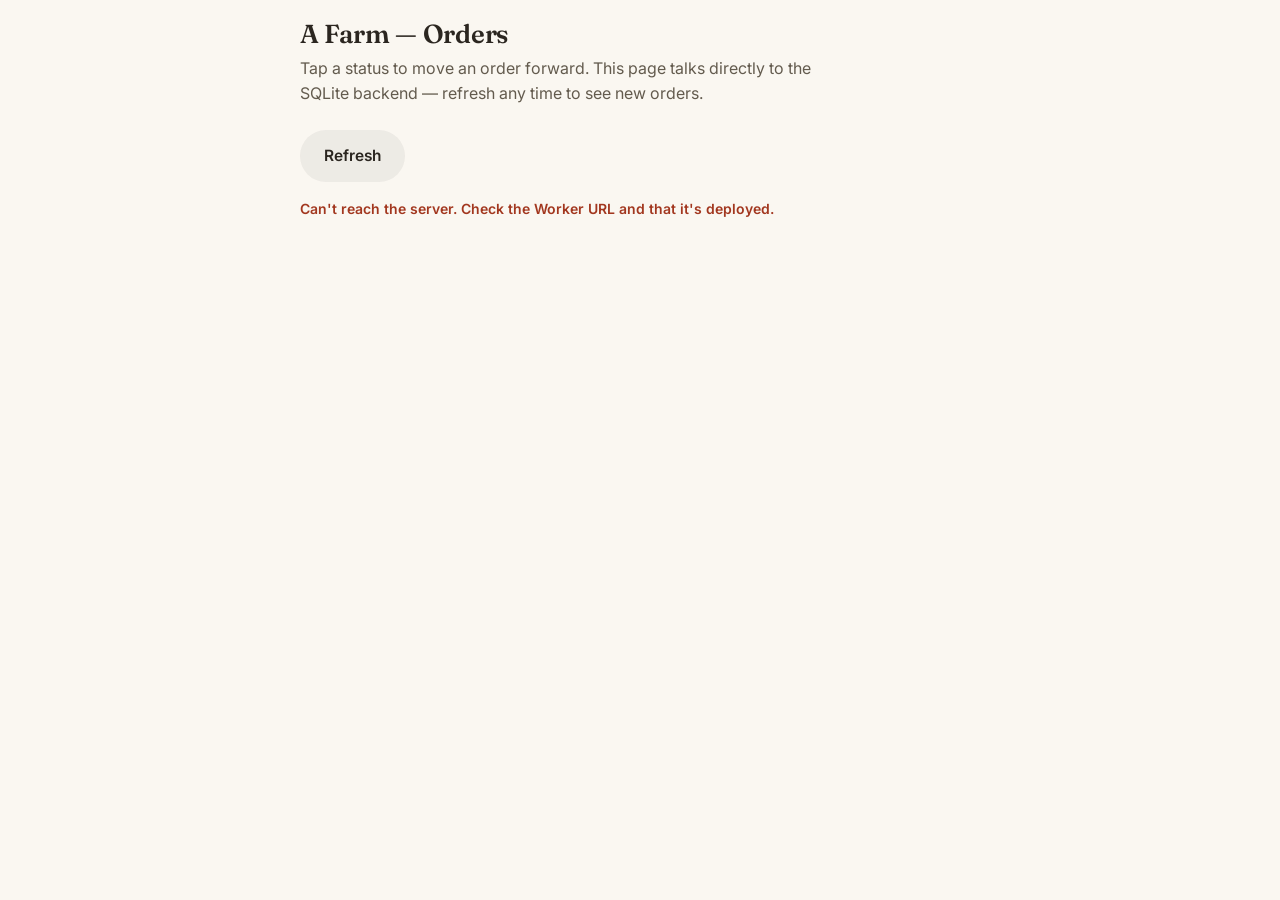
==== admin.html @ ebf76e8f "Add files via upload" ====
<!DOCTYPE html>
<html lang="en">
<head>
<meta charset="UTF-8">
<meta name="viewport" content="width=device-width, initial-scale=1, maximum-scale=1">
<title>A Farm — Orders</title>
<link rel="stylesheet" href="styles.css">
<style>
  /* Small admin-only additions — kept separate from the main site's styles.css on purpose. */
  body{ padding-top:20px; padding-bottom:40px; max-width:720px; margin:0 auto; }
  .admin-header{ padding:0 20px 12px; }
  .admin-header h1{ font-size:26px; }
  .admin-refresh{ margin:0 20px 16px; }
  .order-card{
    margin:0 20px 14px; padding:16px; border:1px solid var(--line);
    border-radius:var(--radius-md); background:var(--card); box-shadow:var(--shadow-sm);
  }
  .order-card-top{ display:flex; justify-content:space-between; align-items:baseline; gap:10px; }
  .order-id{ font-family:'Fraunces',serif; font-weight:700; font-size:18px; }
  .order-total{ font-weight:700; }
  .order-meta{ font-size:12.5px; color:var(--ink-soft); margin:2px 0 8px; }
  .order-items{ font-size:14px; margin-bottom:10px; }
  .status-row{ display:flex; gap:6px; flex-wrap:wrap; }
  .status-chip{
    padding:8px 12px; border-radius:999px; border:1px solid var(--line);
    background:var(--linen); font-size:12.5px; font-weight:600; cursor:pointer; color:var(--ink-soft);
  }
  .status-chip.current{ background:var(--ink); color:#fff; border-color:var(--ink); }
  .empty-note{ padding:0 20px; }
  #connError{ margin:0 20px 16px; color:var(--brick-dark); font-weight:600; font-size:14px; display:none; }
</style>
</head>
<body>
  <div class="admin-header">
    <h1>A Farm — Orders</h1>
    <p class="view-sub">Tap a status to move an order forward. This page talks directly to the SQLite backend — refresh any time to see new orders.</p>
  </div>
  <button class="btn btn-ghost admin-refresh" id="refreshBtn">Refresh</button>
  <p id="connError">Can't reach the server. Check the Worker URL in this page's script and that it's deployed.</p>
  <div id="ordersList"></div>
  <p class="empty-note" id="emptyNote" hidden>No orders yet.</p>

<script>
const STATUS_PIPELINE = ["Order Received", "Preparing", "Ready", "Completed"];

/* Paste your deployed Worker URL here (same as app.js's API_BASE). */
const API_BASE = "PASTE_YOUR_WORKER_URL_HERE";
function apiUrl(path){
  return (API_BASE && !API_BASE.startsWith("PASTE_")) ? API_BASE + path : path;
}

function getAdminToken(){
  let token = localStorage.getItem("afarm_admin_token");
  if(!token){
    token = prompt("Enter the farm admin token:") || "";
    if(token) localStorage.setItem("afarm_admin_token", token);
  }
  return token;
}

function money(n){ return "$" + Number(n).toFixed(2); }

async function loadOrders(){
  const list = document.getElementById("ordersList");
  const emptyNote = document.getElementById("emptyNote");
  const connError = document.getElementById("connError");
  try{
    const res = await fetch(apiUrl("/api/orders"), {
      headers: { "Authorization": "Bearer " + getAdminToken() }
    });
    if(res.status === 401){
      localStorage.removeItem("afarm_admin_token");
      connError.textContent = "Wrong admin token — refresh to try again.";
      connError.style.display = "block";
      return;
    }
    if(!res.ok) throw new Error("bad response");
    const orders = await res.json();
    connError.style.display = "none";
    list.innerHTML = "";
    emptyNote.hidden = orders.length > 0;
    orders.forEach(o => list.appendChild(buildOrderCard(o)));
  }catch(e){
    connError.textContent = "Can't reach the server. Check the Worker URL and that it's deployed.";
    connError.style.display = "block";
  }
}

function buildOrderCard(o){
  const card = document.createElement("div");
  card.className = "order-card";

  const top = document.createElement("div");
  top.className = "order-card-top";
  top.innerHTML = '<span class="order-id">Order #' + o.id + '</span><span class="order-total">' + money(o.total) + '</span>';
  card.appendChild(top);

  const meta = document.createElement("div");
  meta.className = "order-meta";
  const who = o.customer_name ? o.customer_name + (o.customer_phone ? " · " + o.customer_phone : "") : "Anonymous customer";
  const when = new Date(o.created_at).toLocaleString();
  meta.textContent = who + " · " + when + " · +" + o.points_earned + " pts";
  card.appendChild(meta);

  const items = document.createElement("div");
  items.className = "order-items";
  items.textContent = o.items_summary;
  card.appendChild(items);

  const statusRow = document.createElement("div");
  statusRow.className = "status-row";
  STATUS_PIPELINE.forEach(s => {
    const chip = document.createElement("button");
    chip.className = "status-chip" + (o.status === s ? " current" : "");
    chip.textContent = s;
    chip.addEventListener("click", () => updateStatus(o.id, s));
    statusRow.appendChild(chip);
  });
  card.appendChild(statusRow);

  return card;
}

async function updateStatus(id, status){
  try{
    const res = await fetch(apiUrl("/api/orders/" + id), {
      method: "PATCH",
      headers: { "Content-Type": "application/json", "Authorization": "Bearer " + getAdminToken() },
      body: JSON.stringify({ status })
    });
    if(!res.ok) throw new Error("failed");
    loadOrders();
  }catch(e){
    alert("Could not update order status — check the server connection and admin token.");
  }
}

document.getElementById("refreshBtn").addEventListener("click", loadOrders);
loadOrders();
</script>
</body>
</html>
---- styles.css ----
/* ==========================================================================
   A FARM — DIGITAL MENU
   Palette: linen bg, brick-tomato accent, muted leaf green, harvest gold
   Type: Fraunces (display) / Inter (body)
   ========================================================================== */

@import url('https://fonts.googleapis.com/css2?family=Fraunces:opsz,wght@9..144,400;9..144,500;9..144,600;9..144,700&family=Inter:wght@400;500;600;700&display=swap');

:root{
  --ink:        #2B2620;
  --ink-soft:   #635B4E;
  --linen:      #FAF7F1;
  --linen-dim:  #F1ECE1;
  --card:       #FFFFFF;
  --card-glass: rgba(255,255,255,0.66);
  --line:       rgba(43,38,32,0.10);
  --brick:      #C1442E;
  --brick-dark: #A2371F;
  --leaf:       #4B6A46;
  --leaf-dim:   #DDE6DA;
  --gold:       #E2A63B;
  --gold-dim:   #FBEBCB;
  --radius-lg:  22px;
  --radius-md:  16px;
  --radius-sm:  10px;
  --shadow-sm:  0 2px 10px rgba(43,38,32,0.06);
  --shadow-md:  0 10px 30px rgba(43,38,32,0.10);
  --shadow-lg:  0 20px 60px rgba(43,38,32,0.18);
  --header-h:   116px;
  --tabbar-h:   72px;
}

*{box-sizing:border-box;}
html{-webkit-text-size-adjust:100%;}
body{
  margin:0;
  font-family:'Inter',system-ui,-apple-system,sans-serif;
  background:var(--linen);
  color:var(--ink);
  -webkit-font-smoothing:antialiased;
  padding-bottom:calc(var(--tabbar-h) + 12px);
  overflow-x:hidden;
}
h1,h2,h3{
  font-family:'Fraunces',Georgia,serif;
  font-weight:600;
  line-height:1.08;
  margin:0 0 8px;
  letter-spacing:-0.01em;
}
p{margin:0 0 12px; color:var(--ink-soft); line-height:1.55;}
a{color:inherit; text-decoration:none;}
ul{margin:0; padding:0; list-style:none;}
button{font-family:inherit;}
img,video{max-width:100%; display:block;}

:focus-visible{
  outline:3px solid var(--brick);
  outline-offset:2px;
  border-radius:6px;
}

.eyebrow{
  font-size:12.5px;
  font-weight:600;
  letter-spacing:0.09em;
  text-transform:uppercase;
  color:var(--brick);
  margin:0 0 8px;
}
.eyebrow-light{color:var(--gold);}

/* ---------------- Buttons ---------------- */
.btn{
  display:inline-flex;
  align-items:center;
  justify-content:center;
  gap:8px;
  min-height:52px;
  padding:0 24px;
  border-radius:999px;
  font-size:15.5px;
  font-weight:600;
  border:none;
  cursor:pointer;
  transition:transform .15s ease, box-shadow .15s ease, background .15s ease;
  white-space:nowrap;
}
.btn:active{transform:scale(0.97);}
.btn-primary{background:var(--brick); color:#fff; box-shadow:0 8px 20px rgba(193,68,46,0.30);}
.btn-primary:hover{background:var(--brick-dark);}
.btn-primary:disabled{background:#CDBFAF; box-shadow:none; cursor:not-allowed;}
.btn-ghost{background:rgba(43,38,32,0.06); color:var(--ink);}
.btn-ghost:hover{background:rgba(43,38,32,0.10);}
.btn-block{width:100%;}
.btn-sm{min-height:38px; padding:0 16px; font-size:13.5px;}

.icon-btn{
  width:44px; height:44px;
  display:flex; align-items:center; justify-content:center;
  background:transparent; border:none; border-radius:999px;
  color:var(--ink); cursor:pointer; flex-shrink:0;
}
.icon-btn:hover{background:rgba(43,38,32,0.06);}
.icon-btn svg{width:22px; height:22px;}

/* ---------------- Header ---------------- */
.site-header{
  position:fixed; top:0; left:0; right:0; z-index:40;
  background:rgba(250,247,241,0.90);
  backdrop-filter:blur(14px);
  -webkit-backdrop-filter:blur(14px);
  border-bottom:1px solid var(--line);
  padding:8px 12px 12px;
}
.header-row{display:flex; align-items:center; justify-content:space-between;}
.wordmark{
  font-family:'Fraunces',serif;
  font-size:22px;
  font-weight:700;
  letter-spacing:-0.01em;
}
.cart-btn{position:relative;}
.cart-count{
  position:absolute; top:2px; right:2px;
  background:var(--brick); color:#fff;
  font-size:10.5px; font-weight:700;
  min-width:17px; height:17px; border-radius:999px;
  display:flex; align-items:center; justify-content:center;
  padding:0 3px;
}
.search-row{
  position:relative;
  margin-top:8px;
}
.search-icon{
  position:absolute; left:14px; top:50%; transform:translateY(-50%);
  width:18px; height:18px; color:var(--ink-soft); pointer-events:none;
}
#searchInput{
  width:100%;
  height:46px;
  border-radius:999px;
  border:1px solid var(--line);
  background:var(--card);
  padding:0 16px 0 42px;
  font-size:15px;
  color:var(--ink);
}
#searchInput:focus{outline:2px solid var(--brick); outline-offset:0;}
#searchInput::placeholder{color:#A79E8F;}

body{padding-top:var(--header-h);}

/* ---------------- Nav Drawer ---------------- */
.nav-scrim,.modal-scrim{
  position:fixed; inset:0; background:rgba(43,38,32,0.42);
  opacity:0; pointer-events:none; transition:opacity .25s ease; z-index:50;
}
.nav-scrim.open,.modal-scrim.open{opacity:1; pointer-events:auto;}
.nav-drawer{
  position:fixed; top:0; left:0; bottom:0; width:82%; max-width:320px;
  background:var(--card); z-index:60;
  transform:translateX(-105%); transition:transform .3s ease;
  padding:16px; overflow-y:auto;
  box-shadow:var(--shadow-lg);
}
.nav-drawer.open{transform:translateX(0);}
.nav-drawer-head{display:flex; align-items:center; justify-content:space-between; padding:8px 4px 20px;}
.nav-links li a{
  display:block; padding:16px 12px;
  font-family:'Fraunces',serif; font-size:20px; font-weight:500;
  border-bottom:1px solid var(--line);
}
.nav-links li a:hover{color:var(--brick);}

/* ---------------- Views ---------------- */
.view{display:none; padding:0 0 40px;}
.view.active{display:block; animation:fadeUp .35s ease;}
@keyframes fadeUp{from{opacity:0; transform:translateY(8px);} to{opacity:1; transform:translateY(0);}}
.view-header{padding:24px 20px 8px;}
.view-header h1{font-size:30px;}
.view-sub{max-width:520px;}
.section-title{padding:0 20px; font-size:22px; margin-top:8px;}

/* ---------------- Hero ---------------- */
.hero{
  position:relative;
  height:min(78vh, 620px);
  min-height:420px;
  overflow:hidden;
  display:flex; align-items:flex-end;
}
.hero-media{
  position:absolute; inset:0; width:100%; height:100%; object-fit:cover; z-index:0;
}
.hero-fallback{
  position:absolute; inset:0; z-index:0;
  background:
    radial-gradient(120% 90% at 15% 0%, #EFD9A8 0%, transparent 55%),
    radial-gradient(120% 90% at 85% 100%, #C9DAC0 0%, transparent 55%),
    linear-gradient(160deg, #5E7A54 0%, #3F5A3A 55%, #2C4128 100%);
}
.hero-fallback-pattern{
  position:absolute; inset:0;
  background-image: repeating-linear-gradient(115deg, rgba(255,255,255,0.05) 0 2px, transparent 2px 26px);
}
.hero-overlay{
  position:absolute; inset:0; z-index:1;
  background:linear-gradient(180deg, rgba(30,26,20,0.05) 0%, rgba(20,17,13,0.72) 88%);
}
.hero-content{position:relative; z-index:2; padding:0 20px 34px; color:#fff;}
.hero-content .eyebrow{color:var(--gold);}
.hero-content h1{
  font-size:clamp(42px,12vw,68px);
  color:#fff;
  margin-bottom:10px;
}
.hero-sub{color:rgba(255,255,255,0.86); max-width:420px; font-size:16px;}
.hero-actions{display:flex; flex-wrap:wrap; gap:10px; margin-top:16px;}

.intro-strip{
  padding:22px 20px;
  border-bottom:1px solid var(--line);
}
.intro-strip p{margin:0; font-size:15px; max-width:640px;}

/* ---------------- Rails ---------------- */
.rail-section{padding:26px 0 6px;}
.rail-head{display:flex; align-items:baseline; justify-content:space-between; padding:0 20px 12px;}
.rail-head h2{font-size:22px;}
.rail-link{font-size:13.5px; font-weight:600; color:var(--brick);}
.rail{
  display:flex; gap:14px; overflow-x:auto; padding:2px 20px 14px;
  scroll-snap-type:x proximity;
  -webkit-overflow-scrolling:touch;
}
.rail::-webkit-scrollbar{display:none;}
.rail{scrollbar-width:none;}
.rail .product-card{min-width:168px; scroll-snap-align:start;}
.rail-light .product-card{background:rgba(255,255,255,0.92);}

/* ---------------- Seasonal band ---------------- */
.seasonal-band{
  margin:30px 0;
  background:linear-gradient(165deg, #3E5A38, #2A4025);
  color:#fff;
}
.seasonal-band-inner{padding:32px 0 26px;}
.seasonal-band-inner .eyebrow-light{padding:0 20px;}
.seasonal-band-inner h2{padding:0 20px; color:#fff; font-size:26px;}
.seasonal-copy{padding:0 20px; color:rgba(255,255,255,0.78); max-width:520px; font-size:14.5px;}

/* ---------------- Basket feature (home) ---------------- */
.basket-feature{padding:10px 20px 30px;}
.basket-feature-card{
  background:var(--gold-dim);
  border-radius:var(--radius-lg);
  padding:28px 22px;
  display:flex; align-items:center; gap:18px;
  overflow:hidden;
  position:relative;
}
.basket-feature-text{flex:1;}
.basket-feature-text h2{font-size:26px;}
.basket-icon-lg{width:96px; height:auto; color:var(--gold); flex-shrink:0;}

/* ---------------- Category grid ---------------- */
.category-grid-section{padding:6px 20px 30px;}
.category-grid-section h2{font-size:22px; margin-bottom:14px;}
.category-grid{
  display:grid;
  grid-template-columns:repeat(2,1fr);
  gap:12px;
}
.category-tile{
  background:var(--card);
  border:1px solid var(--line);
  border-radius:var(--radius-md);
  padding:18px 14px;
  cursor:pointer;
  transition:box-shadow .15s ease, transform .15s ease;
  text-align:left;
}
.category-tile:hover{box-shadow:var(--shadow-sm); transform:translateY(-2px);}
.category-tile .cat-emoji{font-size:26px; display:block; margin-bottom:8px;}
.category-tile .cat-name{font-weight:600; font-size:14.5px;}
.category-tile .cat-count{font-size:12.5px; color:var(--ink-soft);}

/* ---------------- About teaser ---------------- */
.about-teaser{padding:10px 20px 36px;}
.about-teaser h2{font-size:22px;}
.about-teaser p{max-width:600px;}
.link-more{font-weight:600; color:var(--brick); font-size:14.5px;}

/* ---------------- Filters ---------------- */
.filter-row{
  display:flex; gap:8px; overflow-x:auto; padding:10px 20px 16px;
  -webkit-overflow-scrolling:touch;
}
.filter-row::-webkit-scrollbar{display:none;}
.filter-chip{
  flex-shrink:0;
  padding:10px 18px;
  border-radius:999px;
  border:1px solid var(--line);
  background:var(--card);
  font-size:14px; font-weight:600;
  color:var(--ink-soft);
  cursor:pointer;
}
.filter-chip.active{background:var(--ink); color:#fff; border-color:var(--ink);}
.results-info{padding:0 20px 10px; font-size:13.5px; color:var(--ink-soft);}

/* ---------------- Product grid & cards ---------------- */
.category-block{padding:18px 0 4px;}
.category-block-title{
  padding:0 20px 12px;
  font-size:20px;
}
.product-grid{
  display:grid;
  grid-template-columns:repeat(2,1fr);
  gap:14px;
  padding:0 20px 8px;
}
.product-card{
  background:var(--card-glass);
  backdrop-filter:blur(6px);
  border:1px solid var(--line);
  border-radius:var(--radius-md);
  overflow:hidden;
  box-shadow:var(--shadow-sm);
  display:flex; flex-direction:column;
  cursor:pointer;
  transition:transform .15s ease, box-shadow .15s ease;
}
.product-card:hover{transform:translateY(-3px); box-shadow:var(--shadow-md);}
.product-media{
  aspect-ratio:1/1;
  background:linear-gradient(150deg,#EFE9DB,#E3DCC9);
  display:flex; align-items:center; justify-content:center;
  position:relative;
  color:#A79A80;
}
.product-media img,.product-media video{width:100%; height:100%; object-fit:cover;}
.product-media .media-placeholder{
  font-size:11.5px; font-weight:600; letter-spacing:0.04em; text-transform:uppercase;
  color:#9C8F76; text-align:center; padding:0 10px;
}
.unavailable-badge{
  position:absolute; top:8px; left:8px;
  background:rgba(43,38,32,0.82); color:#fff;
  font-size:10.5px; font-weight:700; letter-spacing:0.03em;
  padding:4px 8px; border-radius:999px; text-transform:uppercase;
}
.product-info{padding:12px 12px 14px; display:flex; flex-direction:column; gap:4px; flex:1;}
.product-cat{font-size:11px; font-weight:600; color:var(--ink-soft); text-transform:uppercase; letter-spacing:0.04em;}
.product-name{font-family:'Fraunces',serif; font-size:16.5px; font-weight:600; line-height:1.18;}
.product-price{font-size:14px; font-weight:700; color:var(--brick); margin-top:2px;}
.product-price .unit{font-weight:500; color:var(--ink-soft); font-size:12.5px;}
.product-price.tbd{color:var(--ink-soft); font-weight:600; font-size:12.5px;}
.product-add{
  margin-top:8px;
  height:38px;
  border-radius:999px;
  border:none;
  background:var(--ink);
  color:#fff;
  font-size:13px;
  font-weight:600;
  cursor:pointer;
}
.product-add:hover{background:var(--brick);}
.product-add:disabled{background:#D8D0C0; color:#8A806C; cursor:not-allowed;}

/* ---------------- Detail sheet ---------------- */
.detail-sheet{
  position:fixed; left:0; right:0; bottom:0; z-index:70;
  background:var(--linen);
  border-radius:24px 24px 0 0;
  max-height:92vh;
  transform:translateY(110%);
  transition:transform .32s cubic-bezier(.2,.8,.2,1);
  overflow-y:auto;
  box-shadow:var(--shadow-lg);
}
.detail-sheet.open{transform:translateY(0);}
.detail-close{
  position:sticky; top:10px; left:10px; z-index:2;
  background:rgba(255,255,255,0.9);
  box-shadow:var(--shadow-sm);
}
.detail-media{
  margin-top:-44px;
  aspect-ratio:1/1;
  background:linear-gradient(150deg,#EFE9DB,#E3DCC9);
  display:flex; align-items:center; justify-content:center;
  color:#9C8F76; font-weight:600; font-size:13px; text-transform:uppercase; letter-spacing:0.04em;
}
.detail-media img,.detail-media video{width:100%; height:100%; object-fit:cover;}
.detail-body{padding:20px 20px 32px;}
.detail-category{font-size:12px; font-weight:700; text-transform:uppercase; letter-spacing:0.05em; color:var(--brick);}
.detail-body h2{font-size:28px; margin-top:4px;}
.detail-price{font-size:19px; font-weight:700; color:var(--ink);}
.detail-availability{font-size:13.5px; font-weight:600;}
.detail-body .btn{margin-top:16px;}

/* ---------------- Cart drawer ---------------- */
.cart-drawer{
  position:fixed; top:0; right:0; bottom:0; width:92%; max-width:400px;
  background:var(--linen); z-index:70;
  transform:translateX(105%); transition:transform .3s ease;
  display:flex; flex-direction:column;
  box-shadow:var(--shadow-lg);
}
.cart-drawer.open{transform:translateX(0);}
.cart-drawer-head{
  display:flex; align-items:center; justify-content:space-between;
  padding:16px 16px 12px; border-bottom:1px solid var(--line);
}
.cart-drawer-body{flex:1; overflow-y:auto; padding:8px 16px;}
.cart-drawer-foot{padding:14px 16px 20px; border-top:1px solid var(--line); background:var(--linen);}

.cart-line{
  display:flex; gap:12px; align-items:center;
  padding:14px 0; border-bottom:1px solid var(--line);
}
.cart-line-media{
  width:60px; height:60px; border-radius:var(--radius-sm); flex-shrink:0;
  background:linear-gradient(150deg,#EFE9DB,#E3DCC9);
  display:flex; align-items:center; justify-content:center; overflow:hidden;
}
.cart-line-media img{width:100%; height:100%; object-fit:cover;}
.cart-line-info{flex:1; min-width:0;}
.cart-line-name{font-weight:600; font-size:14.5px;}
.cart-line-price{font-size:13px; color:var(--ink-soft);}
.qty-stepper{display:flex; align-items:center; gap:8px;}
.qty-btn{
  width:30px; height:30px; border-radius:999px; border:1px solid var(--line);
  background:#fff; font-size:16px; font-weight:700; cursor:pointer; color:var(--ink);
  display:flex; align-items:center; justify-content:center;
}
.qty-val{min-width:20px; text-align:center; font-weight:600; font-size:14px;}
.remove-line{
  background:none; border:none; color:var(--ink-soft); font-size:12.5px; font-weight:600;
  cursor:pointer; text-decoration:underline; padding:0; margin-top:4px;
}

.cart-summary{padding:16px 20px 8px;}
.cart-summary-row{display:flex; align-items:center; justify-content:space-between; font-size:16px; padding:6px 0;}
.cart-summary-row strong{font-size:20px;}
.cart-note{font-size:12.5px;}
.cart-summary-actions{display:flex; gap:10px; margin-top:8px;}
.cart-summary-actions .btn{flex:1;}

.empty-note{padding:8px 20px 20px; color:var(--ink-soft);}
.empty-note a{color:var(--brick); font-weight:600; text-decoration:underline;}

/* ---------------- Basket page ---------------- */
.basket-panel{
  margin:6px 20px 20px;
  background:var(--card);
  border:1px solid var(--line);
  border-radius:var(--radius-lg);
  padding:22px 20px;
  box-shadow:var(--shadow-sm);
}
.basket-price-badge{
  display:inline-flex; align-items:baseline; gap:6px;
  background:var(--gold-dim); color:var(--brick-dark);
  font-family:'Fraunces',serif; font-weight:700; font-size:24px;
  padding:8px 16px; border-radius:999px; margin-bottom:12px;
}
.basket-price-badge span{font-size:12px; font-weight:600; color:var(--ink-soft); font-family:'Inter',sans-serif;}

.basket-price-label{font-size:13px; font-weight:700; text-transform:uppercase; letter-spacing:0.04em; color:var(--ink-soft); margin-bottom:8px;}
.basket-price-picker{display:flex; align-items:center; gap:14px; margin-bottom:10px;}
.qty-btn-lg{width:44px; height:44px; font-size:20px;}
.basket-price-input-wrap{
  display:flex; align-items:center; gap:2px;
  background:var(--gold-dim); border-radius:var(--radius-md);
  padding:8px 16px; flex:1; justify-content:center;
}
.basket-price-dollar{font-family:'Fraunces',serif; font-size:26px; font-weight:700; color:var(--brick-dark);}
.basket-price-input{
  font-family:'Fraunces',serif; font-size:26px; font-weight:700; color:var(--brick-dark);
  background:transparent; border:none; width:90px; text-align:center;
}
.basket-price-input:focus{outline:none;}
.basket-capacity-note{font-size:13.5px; font-weight:600; color:var(--leaf);}
.basket-explainer{font-size:14px;}
.basket-meter{
  height:16px; border-radius:999px; background:var(--linen-dim);
  border:1px solid var(--line); overflow:hidden; margin-top:10px;
}
.basket-meter-fill{
  height:100%; width:0%; border-radius:999px;
  background:linear-gradient(90deg, var(--leaf), var(--gold));
  transition:width .3s ease;
}
.basket-meter-labels{display:flex; justify-content:space-between; font-size:12.5px; font-weight:600; color:var(--ink-soft); margin-top:6px;}
.basket-full-msg{
  margin-top:10px; background:#FBE4DC; color:var(--brick-dark);
  font-size:13.5px; font-weight:600; padding:10px 12px; border-radius:var(--radius-sm);
}
.basket-contents{margin-top:16px;}
.basket-line{
  display:flex; align-items:center; justify-content:space-between; gap:10px;
  padding:10px 0; border-bottom:1px solid var(--line);
}
.basket-line-name{font-weight:600; font-size:14.5px;}
.basket-line-space{font-size:12px; color:var(--ink-soft);}
.basket-line-remove{
  background:none; border:none; color:var(--brick); font-size:13px; font-weight:600;
  cursor:pointer;
}
#reviewBasketBtn{margin-top:16px;}

/* ---------------- Order sheet ---------------- */
.order-sheet{
  position:fixed; left:50%; top:50%; z-index:80; width:92%; max-width:440px;
  background:var(--linen); border-radius:var(--radius-lg);
  transform:translate(-50%,-50%) scale(0.92); opacity:0; pointer-events:none;
  transition:transform .25s ease, opacity .25s ease;
  max-height:84vh; overflow-y:auto; padding:22px 20px 24px;
  box-shadow:var(--shadow-lg);
}
.order-sheet.open{transform:translate(-50%,-50%) scale(1); opacity:1; pointer-events:auto;}
.order-sheet-head{display:flex; align-items:center; justify-content:space-between;}
.order-sheet-head h2{font-size:22px; margin:0;}
.order-sub{font-size:13.5px; margin-bottom:12px;}
.order-line{display:flex; justify-content:space-between; padding:8px 0; border-bottom:1px solid var(--line); font-size:14.5px;}
.order-line-name{font-weight:600;}
.order-points-note{font-size:13.5px; font-weight:600; color:var(--leaf); margin-top:10px;}
#submitOrderBtn{margin-top:6px;}
#orderDoneBtn{margin-top:8px;}

/* ---------------- Account view ---------------- */
.account-panel{
  margin:16px 20px;
  background:var(--card);
  border:1px solid var(--line);
  border-radius:var(--radius-lg);
  padding:22px 20px;
  box-shadow:var(--shadow-sm);
}
.account-panel h3{font-size:18px; margin-bottom:10px;}
.optional-tag{font-family:'Inter',sans-serif; font-size:12px; font-weight:600; color:var(--ink-soft);}
.points-badge{display:flex; align-items:baseline; gap:8px;}
.points-num{font-family:'Fraunces',serif; font-size:44px; font-weight:700; color:var(--brick);}
.points-label{font-size:15px; font-weight:600; color:var(--ink-soft);}
.points-explain{font-size:13.5px; margin-top:4px;}
.reward-progress{margin:14px 0 18px;}
.reward-progress-bar{
  height:12px; border-radius:999px; background:var(--linen-dim);
  border:1px solid var(--line); overflow:hidden;
}
.reward-progress-fill{height:100%; background:linear-gradient(90deg, var(--leaf), var(--gold)); border-radius:999px; transition:width .3s ease;}
.reward-progress-label{font-size:12.5px; font-weight:600; color:var(--ink-soft); margin-top:6px;}
.rewards-title{font-size:16px; margin-top:4px;}
.rewards-list{display:flex; flex-direction:column; gap:8px;}
.reward-item{
  display:flex; align-items:center; justify-content:space-between;
  padding:12px 14px; border-radius:var(--radius-sm); border:1px solid var(--line);
  font-size:14px; font-weight:600;
}
.reward-item.unlocked{background:var(--leaf-dim); color:var(--leaf); border-color:transparent;}
.reward-item.locked{color:var(--ink-soft);}
.reward-item .reward-points{font-size:12.5px; font-weight:700; padding:3px 9px; border-radius:999px; background:rgba(43,38,32,0.08);}
.field-label{display:block; font-size:13px; font-weight:600; margin:12px 0 6px;}
.field-input{
  width:100%; height:46px; border-radius:var(--radius-sm); border:1px solid var(--line);
  background:var(--linen); padding:0 14px; font-size:15px; color:var(--ink); font-family:'Inter',sans-serif;
}
.account-info-copy{font-size:13.5px;}
#saveAccountInfoBtn{margin-top:16px;}
.order-history-line{
  padding:12px 0; border-bottom:1px solid var(--line);
  display:flex; justify-content:space-between; align-items:flex-start; gap:10px;
}
.order-history-date{font-size:12.5px; color:var(--ink-soft); font-weight:600;}
.order-history-items{font-size:13.5px; margin-top:2px;}
.order-history-total{font-weight:700; white-space:nowrap;}

.header-right{display:flex; align-items:center; gap:2px;}

/* ---------------- Tab bar ---------------- */
.tab-bar{
  position:fixed; bottom:0; left:0; right:0; z-index:40;
  background:rgba(250,247,241,0.94);
  backdrop-filter:blur(14px); -webkit-backdrop-filter:blur(14px);
  border-top:1px solid var(--line);
  display:flex;
  padding-bottom:env(safe-area-inset-bottom);
  height:var(--tabbar-h);
}
.tab-link{
  flex:1; display:flex; flex-direction:column; align-items:center; justify-content:center;
  gap:3px; font-size:10.5px; font-weight:600; color:var(--ink-soft);
  position:relative;
}
.tab-link svg{width:22px; height:22px;}
.tab-link.active{color:var(--brick);}
.tab-badge{
  position:absolute; top:2px; right:22%;
  background:var(--brick); color:#fff; font-size:9px; font-weight:700;
  min-width:15px; height:15px; border-radius:999px;
  display:flex; align-items:center; justify-content:center;
}

/* ---------------- Toast ---------------- */
.toast{
  position:fixed; left:50%; bottom:calc(var(--tabbar-h) + 18px); z-index:90;
  transform:translate(-50%,20px); opacity:0; pointer-events:none;
  background:var(--ink); color:#fff; font-size:14px; font-weight:600;
  padding:12px 20px; border-radius:999px; box-shadow:var(--shadow-md);
  transition:transform .25s ease, opacity .25s ease;
  white-space:nowrap;
}
.toast.show{transform:translate(-50%,0); opacity:1;}

/* ---------------- Responsive: tablet / desktop ---------------- */
@media (min-width:640px){
  .product-grid,.category-grid{grid-template-columns:repeat(3,1fr);}
}
@media (min-width:900px){
  body{padding-bottom:0;}
  .tab-bar{display:none;}
  .header-row{max-width:1100px; margin:0 auto;}
  .search-row{max-width:1100px; margin:8px auto 0;}
  main{max-width:1100px; margin:0 auto;}
  .product-grid,.category-grid{grid-template-columns:repeat(4,1fr);}
  .rail .product-card{min-width:200px;}
  .basket-feature-card{padding:40px;}
  .basket-icon-lg{width:130px;}
}
@media (min-width:1200px){
  .product-grid,.category-grid{grid-template-columns:repeat(5,1fr);}
}

/* ---------------- Reduced motion ---------------- */
@media (prefers-reduced-motion:reduce){
  *{animation-duration:0.001ms !important; transition-duration:0.001ms !important;}
}
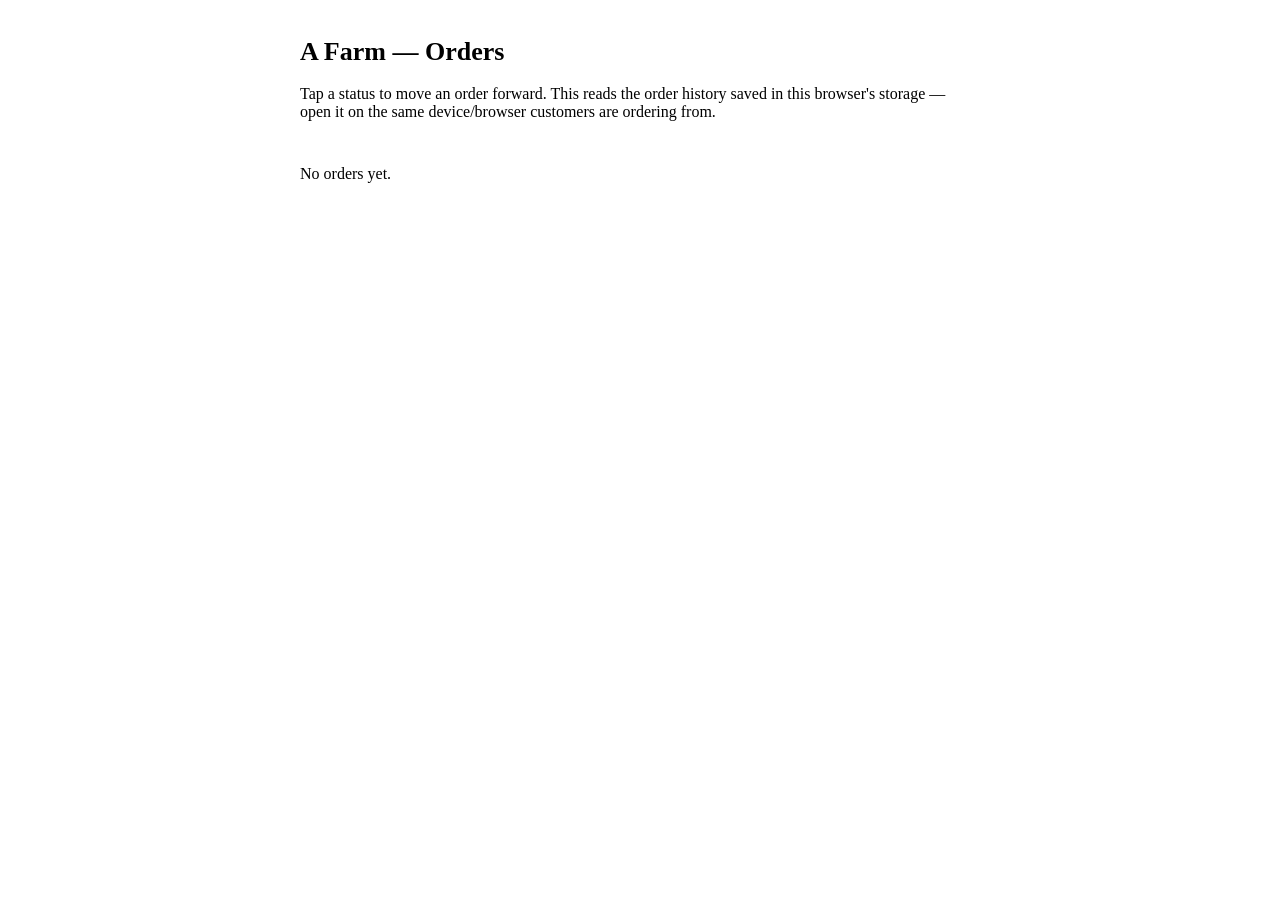
==== commit 7315fc63: "Add files via upload" ====
--- a/admin.html
+++ b/admin.html
@@ -6,11 +6,9 @@
 <title>A Farm — Orders</title>
 <link rel="stylesheet" href="styles.css">
 <style>
-  /* Small admin-only additions — kept separate from the main site's styles.css on purpose. */
   body{ padding-top:20px; padding-bottom:40px; max-width:720px; margin:0 auto; }
   .admin-header{ padding:0 20px 12px; }
   .admin-header h1{ font-size:26px; }
-  .admin-refresh{ margin:0 20px 16px; }
   .order-card{
     margin:0 20px 14px; padding:16px; border:1px solid var(--line);
     border-radius:var(--radius-md); background:var(--card); box-shadow:var(--shadow-sm);
@@ -27,93 +25,70 @@
   }
   .status-chip.current{ background:var(--ink); color:#fff; border-color:var(--ink); }
   .empty-note{ padding:0 20px; }
-  #connError{ margin:0 20px 16px; color:var(--brick-dark); font-weight:600; font-size:14px; display:none; }
 </style>
 </head>
 <body>
   <div class="admin-header">
     <h1>A Farm — Orders</h1>
-    <p class="view-sub">Tap a status to move an order forward. This page talks directly to the SQLite backend — refresh any time to see new orders.</p>
+    <p class="view-sub">Tap a status to move an order forward. This reads the order history saved in this browser's storage — open it on the same device/browser customers are ordering from.</p>
   </div>
-  <button class="btn btn-ghost admin-refresh" id="refreshBtn">Refresh</button>
-  <p id="connError">Can't reach the server. Check the Worker URL in this page's script and that it's deployed.</p>
   <div id="ordersList"></div>
   <p class="empty-note" id="emptyNote" hidden>No orders yet.</p>
 
 <script>
 const STATUS_PIPELINE = ["Order Received", "Preparing", "Ready", "Completed"];
 
-/* Paste your deployed Worker URL here (same as app.js's API_BASE). */
-const API_BASE = "PASTE_YOUR_WORKER_URL_HERE";
-function apiUrl(path){
-  return (API_BASE && !API_BASE.startsWith("PASTE_")) ? API_BASE + path : path;
+function money(n){ return "$" + Number(n).toFixed(2); }
+
+function loadAccount(){
+  try{
+    return JSON.parse(localStorage.getItem("afarm_account")) || { history: [] };
+  }catch(e){
+    return { history: [] };
+  }
+}
+function saveAccount(account){
+  localStorage.setItem("afarm_account", JSON.stringify(account));
 }
 
-function getAdminToken(){
-  let token = localStorage.getItem("afarm_admin_token");
-  if(!token){
-    token = prompt("Enter the farm admin token:") || "";
-    if(token) localStorage.setItem("afarm_admin_token", token);
-  }
-  return token;
+function renderOrders(){
+  const account = loadAccount();
+  const list = document.getElementById("ordersList");
+  const emptyNote = document.getElementById("emptyNote");
+  list.innerHTML = "";
+  const history = account.history || [];
+  emptyNote.hidden = history.length > 0;
+  history.forEach((o, index) => list.appendChild(buildOrderCard(o, index)));
 }
 
-function money(n){ return "$" + Number(n).toFixed(2); }
-
-async function loadOrders(){
-  const list = document.getElementById("ordersList");
-  const emptyNote = document.getElementById("emptyNote");
-  const connError = document.getElementById("connError");
-  try{
-    const res = await fetch(apiUrl("/api/orders"), {
-      headers: { "Authorization": "Bearer " + getAdminToken() }
-    });
-    if(res.status === 401){
-      localStorage.removeItem("afarm_admin_token");
-      connError.textContent = "Wrong admin token — refresh to try again.";
-      connError.style.display = "block";
-      return;
-    }
-    if(!res.ok) throw new Error("bad response");
-    const orders = await res.json();
-    connError.style.display = "none";
-    list.innerHTML = "";
-    emptyNote.hidden = orders.length > 0;
-    orders.forEach(o => list.appendChild(buildOrderCard(o)));
-  }catch(e){
-    connError.textContent = "Can't reach the server. Check the Worker URL and that it's deployed.";
-    connError.style.display = "block";
-  }
-}
-
-function buildOrderCard(o){
+function buildOrderCard(o, index){
   const card = document.createElement("div");
   card.className = "order-card";
 
   const top = document.createElement("div");
   top.className = "order-card-top";
-  top.innerHTML = '<span class="order-id">Order #' + o.id + '</span><span class="order-total">' + money(o.total) + '</span>';
+  top.innerHTML = '<span class="order-id">Order #' + (o.orderId || index + 1) + '</span><span class="order-total">' + money(o.total) + '</span>';
   card.appendChild(top);
 
   const meta = document.createElement("div");
   meta.className = "order-meta";
-  const who = o.customer_name ? o.customer_name + (o.customer_phone ? " · " + o.customer_phone : "") : "Anonymous customer";
-  const when = new Date(o.created_at).toLocaleString();
-  meta.textContent = who + " · " + when + " · +" + o.points_earned + " pts";
+  const when = new Date(o.date).toLocaleString();
+  meta.textContent = when + " · +" + o.pointsEarned + " pts";
   card.appendChild(meta);
 
   const items = document.createElement("div");
   items.className = "order-items";
-  items.textContent = o.items_summary;
+  items.textContent = o.items;
   card.appendChild(items);
 
   const statusRow = document.createElement("div");
   statusRow.className = "status-row";
+  const currentStatus = o.status || "Order Received";
   STATUS_PIPELINE.forEach(s => {
     const chip = document.createElement("button");
-    chip.className = "status-chip" + (o.status === s ? " current" : "");
+    chip.className = "status-chip" + (currentStatus === s ? " current" : "");
     chip.textContent = s;
-    chip.addEventListener("click", () => updateStatus(o.id, s));
+    chip.addEventListener("click", () => updateStatus(index, s));
     statusRow.appendChild(chip);
   });
   card.appendChild(statusRow);
@@ -121,22 +96,15 @@
   return card;
 }
 
-async function updateStatus(id, status){
-  try{
-    const res = await fetch(apiUrl("/api/orders/" + id), {
-      method: "PATCH",
-      headers: { "Content-Type": "application/json", "Authorization": "Bearer " + getAdminToken() },
-      body: JSON.stringify({ status })
-    });
-    if(!res.ok) throw new Error("failed");
-    loadOrders();
-  }catch(e){
-    alert("Could not update order status — check the server connection and admin token.");
-  }
+function updateStatus(index, status){
+  const account = loadAccount();
+  if(!account.history || !account.history[index]) return;
+  account.history[index].status = status;
+  saveAccount(account);
+  renderOrders();
 }
 
-document.getElementById("refreshBtn").addEventListener("click", loadOrders);
-loadOrders();
+renderOrders();
 </script>
 </body>
 </html>
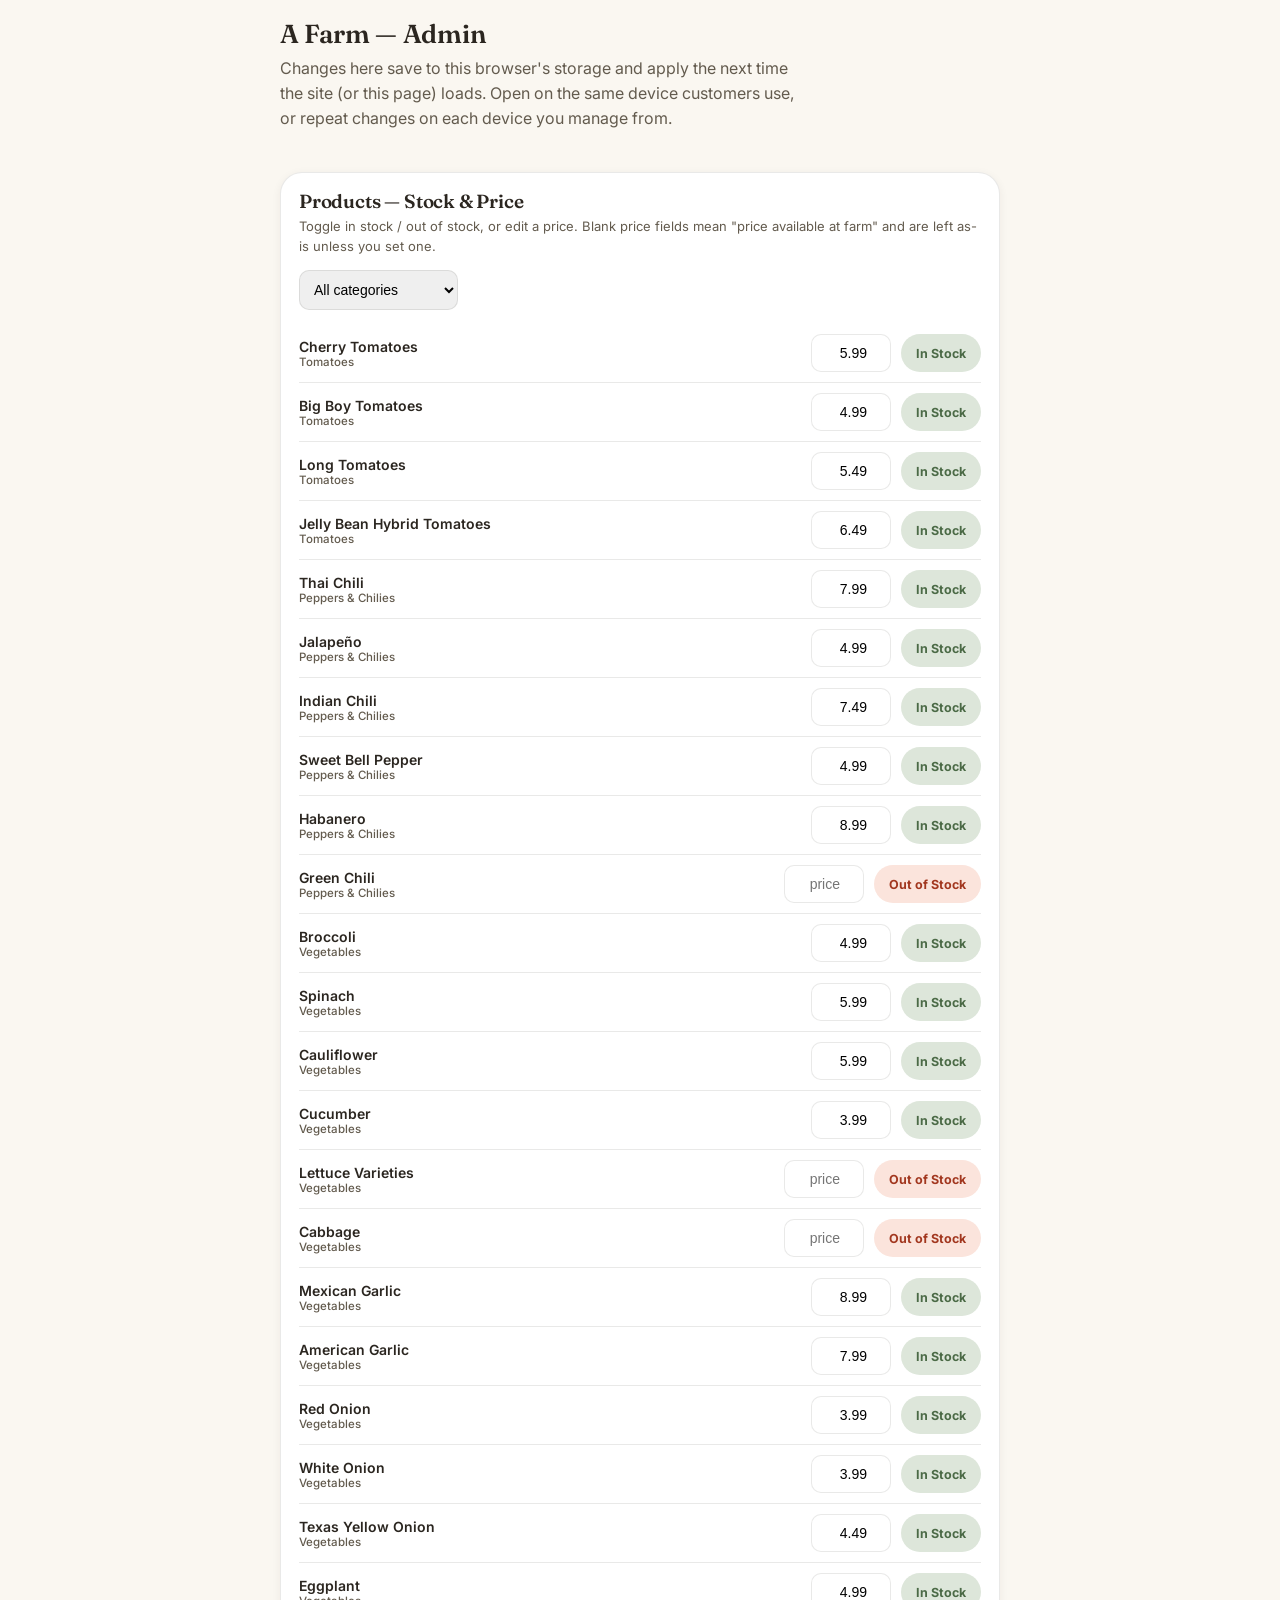
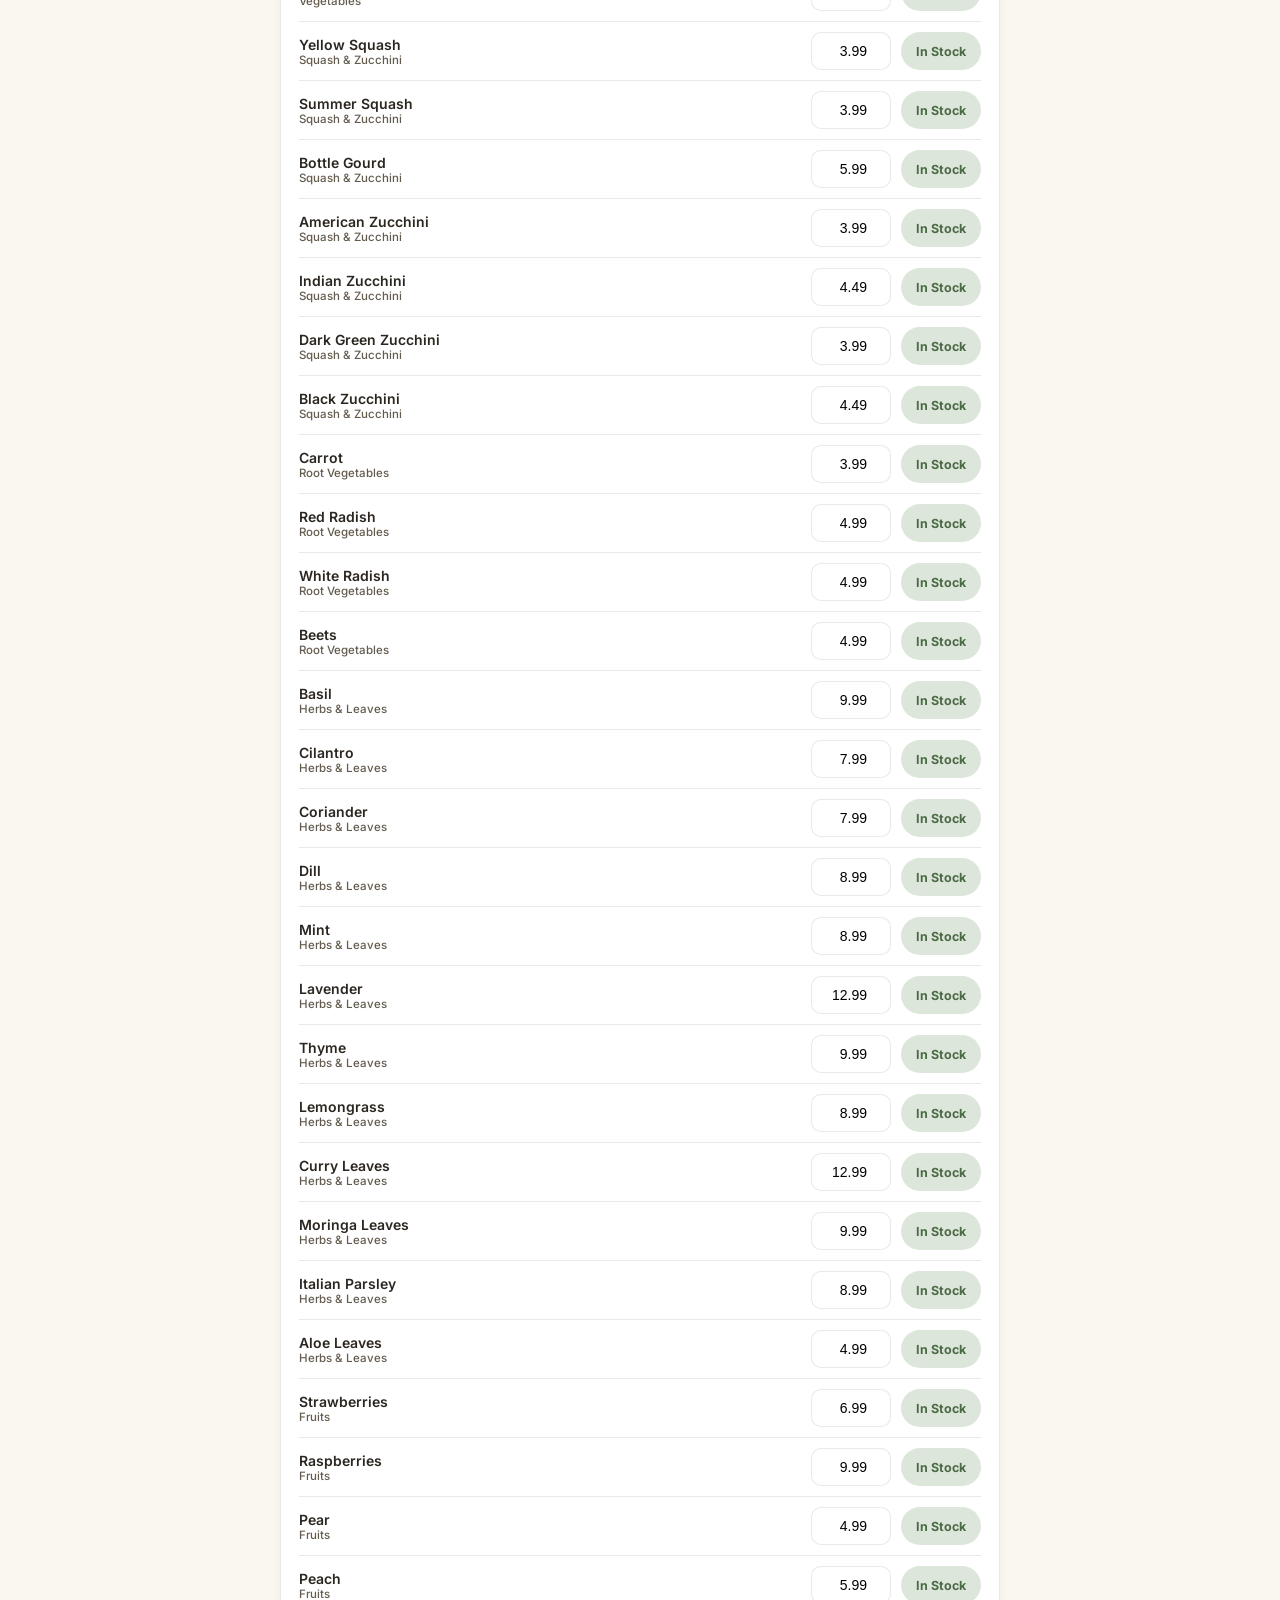
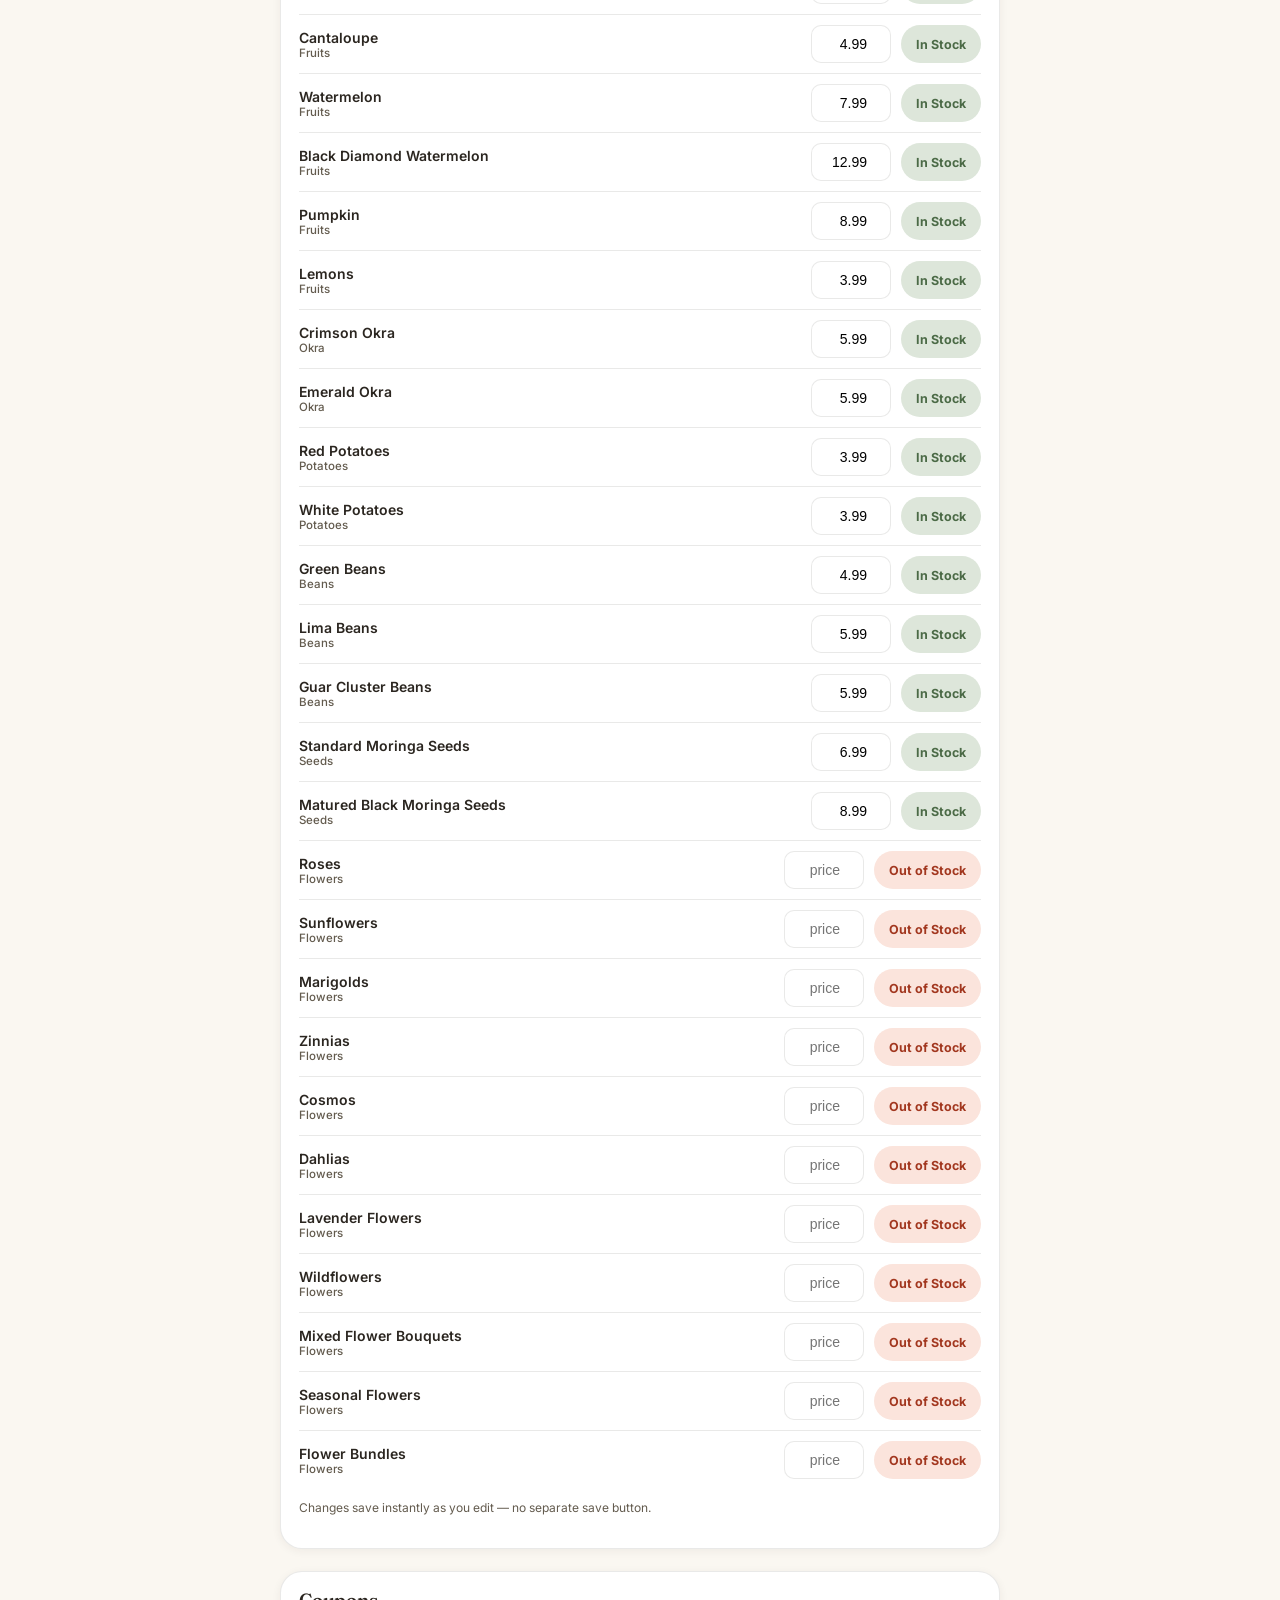
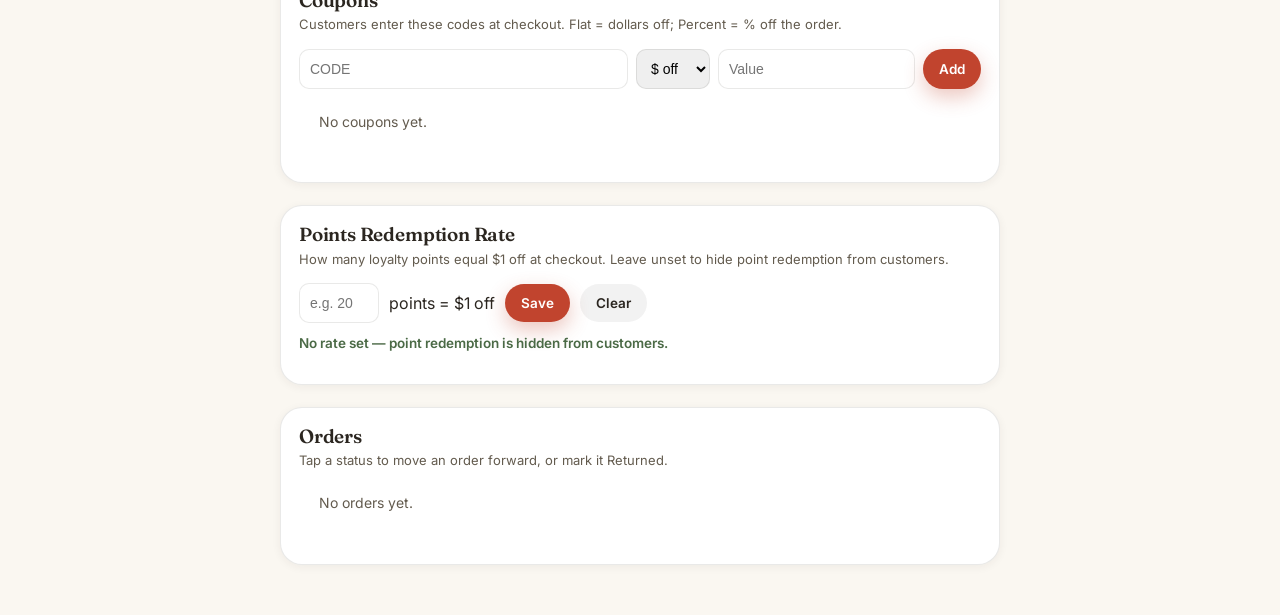
==== commit 860c8046: "Add files via upload" ====
--- a/admin.html
+++ b/admin.html
@@ -3,61 +3,336 @@
 <head>
 <meta charset="UTF-8">
 <meta name="viewport" content="width=device-width, initial-scale=1, maximum-scale=1">
-<title>A Farm — Orders</title>
+<title>A Farm — Admin</title>
 <link rel="stylesheet" href="styles.css">
+<script src="products-data.js"></script>
 <style>
-  body{ padding-top:20px; padding-bottom:40px; max-width:720px; margin:0 auto; }
-  .admin-header{ padding:0 20px 12px; }
+  body{ padding-top:20px; padding-bottom:50px; max-width:760px; margin:0 auto; }
+  .admin-header{ padding:0 20px 8px; }
   .admin-header h1{ font-size:26px; }
+  .admin-section{
+    margin:22px 20px 0; padding:18px; border:1px solid var(--line);
+    border-radius:var(--radius-lg); background:var(--card); box-shadow:var(--shadow-sm);
+  }
+  .admin-section h2{ font-size:19px; margin-bottom:4px; }
+  .admin-section .section-note{ font-size:13px; margin-bottom:14px; }
+
+  /* Products */
+  .admin-product-row{
+    display:flex; align-items:center; gap:10px; padding:10px 0; border-bottom:1px solid var(--line);
+    flex-wrap:wrap;
+  }
+  .admin-product-row:last-child{ border-bottom:none; }
+  .admin-product-name{ flex:1; min-width:140px; font-weight:600; font-size:14px; }
+  .admin-product-cat{ font-size:11.5px; color:var(--ink-soft); display:block; font-weight:500; }
+  .admin-price-input{
+    width:80px; height:38px; border-radius:var(--radius-sm); border:1px solid var(--line);
+    padding:0 8px; font-size:14px; text-align:right;
+  }
+  .admin-stock-toggle{
+    height:38px; padding:0 14px; border-radius:999px; border:1px solid var(--line);
+    background:var(--linen); font-size:12.5px; font-weight:700; cursor:pointer;
+  }
+  .admin-stock-toggle.in-stock{ background:var(--leaf-dim); color:var(--leaf); border-color:transparent; }
+  .admin-stock-toggle.out-of-stock{ background:#FBE4DC; color:var(--brick-dark); border-color:transparent; }
+  .admin-category-filter{ margin-bottom:14px; }
+  .admin-category-filter select{ height:40px; border-radius:var(--radius-sm); border:1px solid var(--line); padding:0 10px; font-size:14px; }
+
+  /* Coupons */
+  .coupon-form{ display:flex; gap:8px; flex-wrap:wrap; margin-bottom:14px; }
+  .coupon-form input, .coupon-form select{
+    height:40px; border-radius:var(--radius-sm); border:1px solid var(--line); padding:0 10px; font-size:14px;
+  }
+  .coupon-form input[type=text]{ flex:1; min-width:100px; text-transform:uppercase; }
+  .coupon-list-row{
+    display:flex; align-items:center; gap:10px; padding:8px 0; border-bottom:1px solid var(--line); font-size:14px;
+  }
+  .coupon-list-row:last-child{ border-bottom:none; }
+  .coupon-code{ font-weight:700; font-family:'Fraunces',serif; }
+  .coupon-value{ color:var(--ink-soft); flex:1; }
+  .coupon-remove{ background:none; border:none; color:var(--brick); font-weight:600; cursor:pointer; font-size:13px; }
+
+  /* Points rate */
+  .rate-form{ display:flex; align-items:center; gap:10px; flex-wrap:wrap; }
+  .rate-form input{ width:80px; height:40px; border-radius:var(--radius-sm); border:1px solid var(--line); padding:0 10px; font-size:14px; text-align:center; }
+  .rate-current{ font-size:13.5px; font-weight:600; color:var(--leaf); margin-top:10px; }
+
+  /* Orders */
   .order-card{
-    margin:0 20px 14px; padding:16px; border:1px solid var(--line);
-    border-radius:var(--radius-md); background:var(--card); box-shadow:var(--shadow-sm);
+    margin:0 0 14px; padding:14px; border:1px solid var(--line);
+    border-radius:var(--radius-md); background:var(--linen);
   }
   .order-card-top{ display:flex; justify-content:space-between; align-items:baseline; gap:10px; }
-  .order-id{ font-family:'Fraunces',serif; font-weight:700; font-size:18px; }
-  .order-total{ font-weight:700; }
-  .order-meta{ font-size:12.5px; color:var(--ink-soft); margin:2px 0 8px; }
-  .order-items{ font-size:14px; margin-bottom:10px; }
+  .order-id{ font-family:'Fraunces',serif; font-weight:700; font-size:16px; }
+  .order-meta{ font-size:12px; color:var(--ink-soft); margin:2px 0 8px; }
+  .order-items{ font-size:13.5px; margin-bottom:10px; }
   .status-row{ display:flex; gap:6px; flex-wrap:wrap; }
   .status-chip{
-    padding:8px 12px; border-radius:999px; border:1px solid var(--line);
-    background:var(--linen); font-size:12.5px; font-weight:600; cursor:pointer; color:var(--ink-soft);
+    padding:7px 11px; border-radius:999px; border:1px solid var(--line);
+    background:var(--card); font-size:12px; font-weight:600; cursor:pointer; color:var(--ink-soft);
   }
   .status-chip.current{ background:var(--ink); color:#fff; border-color:var(--ink); }
-  .empty-note{ padding:0 20px; }
+  .empty-note{ font-size:14px; color:var(--ink-soft); }
+  .save-hint{ font-size:12px; color:var(--ink-soft); margin-top:10px; }
 </style>
 </head>
 <body>
   <div class="admin-header">
-    <h1>A Farm — Orders</h1>
-    <p class="view-sub">Tap a status to move an order forward. This reads the order history saved in this browser's storage — open it on the same device/browser customers are ordering from.</p>
-  </div>
-  <div id="ordersList"></div>
-  <p class="empty-note" id="emptyNote" hidden>No orders yet.</p>
+    <h1>A Farm — Admin</h1>
+    <p class="view-sub">Changes here save to this browser's storage and apply the next time the site (or this page) loads. Open on the same device customers use, or repeat changes on each device you manage from.</p>
+  </div>
+
+  <!-- ================= PRODUCTS: STOCK + PRICE ================= -->
+  <div class="admin-section">
+    <h2>Products — Stock &amp; Price</h2>
+    <p class="section-note">Toggle in stock / out of stock, or edit a price. Blank price fields mean "price available at farm" and are left as-is unless you set one.</p>
+    <div class="admin-category-filter">
+      <select id="categoryFilter"></select>
+    </div>
+    <div id="productsList"></div>
+    <p class="save-hint">Changes save instantly as you edit — no separate save button.</p>
+  </div>
+
+  <!-- ================= COUPONS ================= -->
+  <div class="admin-section">
+    <h2>Coupons</h2>
+    <p class="section-note">Customers enter these codes at checkout. Flat = dollars off; Percent = % off the order.</p>
+    <div class="coupon-form">
+      <input type="text" id="newCouponCode" placeholder="CODE">
+      <select id="newCouponType">
+        <option value="flat">$ off</option>
+        <option value="percent">% off</option>
+      </select>
+      <input type="number" id="newCouponValue" placeholder="Value" min="0" step="0.5">
+      <button class="btn btn-primary btn-sm" id="addCouponBtn">Add</button>
+    </div>
+    <div id="couponsList"></div>
+    <p class="empty-note" id="couponsEmpty" hidden>No coupons yet.</p>
+  </div>
+
+  <!-- ================= POINTS REDEMPTION RATE ================= -->
+  <div class="admin-section">
+    <h2>Points Redemption Rate</h2>
+    <p class="section-note">How many loyalty points equal $1 off at checkout. Leave unset to hide point redemption from customers.</p>
+    <div class="rate-form">
+      <input type="number" id="pointsPerDollarInput" min="1" step="1" placeholder="e.g. 20">
+      <span>points = $1 off</span>
+      <button class="btn btn-primary btn-sm" id="saveRateBtn">Save</button>
+      <button class="btn btn-ghost btn-sm" id="clearRateBtn">Clear</button>
+    </div>
+    <p class="rate-current" id="rateCurrent"></p>
+  </div>
+
+  <!-- ================= ORDERS ================= -->
+  <div class="admin-section">
+    <h2>Orders</h2>
+    <p class="section-note">Tap a status to move an order forward, or mark it Returned.</p>
+    <div id="ordersList"></div>
+    <p class="empty-note" id="ordersEmpty" hidden>No orders yet.</p>
+  </div>
 
 <script>
-const STATUS_PIPELINE = ["Order Received", "Preparing", "Ready", "Completed"];
+const STATUS_PIPELINE = ["Order Received", "Preparing", "Ready", "Completed", "Returned"];
 
 function money(n){ return "$" + Number(n).toFixed(2); }
 
-function loadAccount(){
-  try{
-    return JSON.parse(localStorage.getItem("afarm_account")) || { history: [] };
-  }catch(e){
-    return { history: [] };
-  }
-}
-function saveAccount(account){
-  localStorage.setItem("afarm_account", JSON.stringify(account));
-}
-
+/* ---------- storage helpers (same keys the customer app reads) ---------- */
+function getOverrides(){
+  try{ return JSON.parse(localStorage.getItem("afarm_admin_overrides")) || {}; }
+  catch(e){ return {}; }
+}
+function saveOverrides(ov){ localStorage.setItem("afarm_admin_overrides", JSON.stringify(ov)); }
+
+function getCoupons(){
+  try{ return JSON.parse(localStorage.getItem("afarm_coupons")) || []; }
+  catch(e){ return []; }
+}
+function saveCoupons(list){ localStorage.setItem("afarm_coupons", JSON.stringify(list)); }
+
+function getRate(){
+  try{ return JSON.parse(localStorage.getItem("afarm_redemption_rate")); }
+  catch(e){ return null; }
+}
+function saveRate(rate){ localStorage.setItem("afarm_redemption_rate", JSON.stringify(rate)); }
+function clearRate(){ localStorage.removeItem("afarm_redemption_rate"); }
+
+function getAccount(){
+  try{ return JSON.parse(localStorage.getItem("afarm_account")) || { history: [] }; }
+  catch(e){ return { history: [] }; }
+}
+function saveAccount(a){ localStorage.setItem("afarm_account", JSON.stringify(a)); }
+
+function categoryLabel(key){
+  const c = CATEGORIES.find(c => c.key === key);
+  return c ? c.label : key;
+}
+
+/* ---------------------------------------------------------------------
+   PRODUCTS: STOCK + PRICE
+--------------------------------------------------------------------- */
+function renderCategoryFilter(){
+  const sel = document.getElementById("categoryFilter");
+  sel.innerHTML = '<option value="all">All categories</option>' +
+    CATEGORIES.map(c => '<option value="' + c.key + '">' + c.label + '</option>').join("");
+  sel.addEventListener("change", renderProducts);
+}
+
+function renderProducts(){
+  const filter = document.getElementById("categoryFilter").value;
+  const overrides = getOverrides();
+  const list = document.getElementById("productsList");
+  list.innerHTML = "";
+
+  PRODUCTS.filter(p => !p.isBasketProduct && (filter === "all" || p.category === filter)).forEach(p => {
+    const ov = overrides[p.id] || {};
+    const effectivePrice = ov.price != null ? ov.price : p.price;
+    const effectiveAvailable = ov.available != null ? ov.available : p.available;
+
+    const row = document.createElement("div");
+    row.className = "admin-product-row";
+
+    const name = document.createElement("div");
+    name.className = "admin-product-name";
+    name.innerHTML = p.name + '<span class="admin-product-cat">' + categoryLabel(p.category) + '</span>';
+    row.appendChild(name);
+
+    const priceInput = document.createElement("input");
+    priceInput.type = "number";
+    priceInput.className = "admin-price-input";
+    priceInput.min = "0";
+    priceInput.step = "0.01";
+    priceInput.placeholder = "price";
+    if(effectivePrice != null) priceInput.value = effectivePrice;
+    priceInput.addEventListener("change", () => {
+      const ov2 = getOverrides();
+      ov2[p.id] = ov2[p.id] || {};
+      const val = priceInput.value === "" ? null : Number(priceInput.value);
+      if(val == null || isNaN(val) || val < 0){
+        delete ov2[p.id].price;
+      } else {
+        ov2[p.id].price = val;
+      }
+      if(Object.keys(ov2[p.id]).length === 0) delete ov2[p.id];
+      saveOverrides(ov2);
+    });
+    row.appendChild(priceInput);
+
+    const stockBtn = document.createElement("button");
+    stockBtn.className = "admin-stock-toggle " + (effectiveAvailable ? "in-stock" : "out-of-stock");
+    stockBtn.textContent = effectiveAvailable ? "In Stock" : "Out of Stock";
+    stockBtn.addEventListener("click", () => {
+      const ov2 = getOverrides();
+      ov2[p.id] = ov2[p.id] || {};
+      ov2[p.id].available = !effectiveAvailable;
+      saveOverrides(ov2);
+      renderProducts();
+    });
+    row.appendChild(stockBtn);
+
+    list.appendChild(row);
+  });
+}
+
+/* ---------------------------------------------------------------------
+   COUPONS
+--------------------------------------------------------------------- */
+function renderCoupons(){
+  const coupons = getCoupons();
+  const list = document.getElementById("couponsList");
+  const empty = document.getElementById("couponsEmpty");
+  list.innerHTML = "";
+  empty.hidden = coupons.length > 0;
+  coupons.forEach((c, index) => {
+    const row = document.createElement("div");
+    row.className = "coupon-list-row";
+    const valueText = c.type === "percent" ? c.value + "% off" : money(c.value) + " off";
+    row.innerHTML =
+      '<span class="coupon-code">' + c.code + '</span>' +
+      '<span class="coupon-value">' + valueText + (c.active ? "" : " · inactive") + '</span>';
+    const toggleBtn = document.createElement("button");
+    toggleBtn.className = "coupon-remove";
+    toggleBtn.textContent = c.active ? "Deactivate" : "Activate";
+    toggleBtn.addEventListener("click", () => {
+      const list2 = getCoupons();
+      list2[index].active = !list2[index].active;
+      saveCoupons(list2);
+      renderCoupons();
+    });
+    const removeBtn = document.createElement("button");
+    removeBtn.className = "coupon-remove";
+    removeBtn.textContent = "Delete";
+    removeBtn.addEventListener("click", () => {
+      const list2 = getCoupons();
+      list2.splice(index, 1);
+      saveCoupons(list2);
+      renderCoupons();
+    });
+    row.appendChild(toggleBtn);
+    row.appendChild(removeBtn);
+    list.appendChild(row);
+  });
+}
+
+document.getElementById("addCouponBtn").addEventListener("click", () => {
+  const codeInput = document.getElementById("newCouponCode");
+  const code = codeInput.value.trim().toUpperCase();
+  const type = document.getElementById("newCouponType").value;
+  const value = Number(document.getElementById("newCouponValue").value);
+  if(!code || !isFinite(value) || value <= 0){
+    alert("Enter a code and a positive value first.");
+    return;
+  }
+  const coupons = getCoupons();
+  if(coupons.some(c => c.code === code)){
+    alert("That code already exists.");
+    return;
+  }
+  coupons.push({ code, type, value, active: true });
+  saveCoupons(coupons);
+  codeInput.value = "";
+  document.getElementById("newCouponValue").value = "";
+  renderCoupons();
+});
+
+/* ---------------------------------------------------------------------
+   POINTS REDEMPTION RATE
+--------------------------------------------------------------------- */
+function renderRate(){
+  const rate = getRate();
+  const input = document.getElementById("pointsPerDollarInput");
+  const current = document.getElementById("rateCurrent");
+  if(rate && rate.pointsPerDollar > 0){
+    input.value = rate.pointsPerDollar;
+    current.textContent = "Currently: " + rate.pointsPerDollar + " points = $1 off";
+  } else {
+    input.value = "";
+    current.textContent = "No rate set — point redemption is hidden from customers.";
+  }
+}
+document.getElementById("saveRateBtn").addEventListener("click", () => {
+  const val = Number(document.getElementById("pointsPerDollarInput").value);
+  if(!isFinite(val) || val <= 0){
+    alert("Enter a positive number of points per dollar.");
+    return;
+  }
+  saveRate({ pointsPerDollar: Math.floor(val) });
+  renderRate();
+});
+document.getElementById("clearRateBtn").addEventListener("click", () => {
+  clearRate();
+  renderRate();
+});
+
+/* ---------------------------------------------------------------------
+   ORDERS
+--------------------------------------------------------------------- */
 function renderOrders(){
-  const account = loadAccount();
+  const account = getAccount();
   const list = document.getElementById("ordersList");
-  const emptyNote = document.getElementById("emptyNote");
+  const empty = document.getElementById("ordersEmpty");
   list.innerHTML = "";
   const history = account.history || [];
-  emptyNote.hidden = history.length > 0;
+  empty.hidden = history.length > 0;
   history.forEach((o, index) => list.appendChild(buildOrderCard(o, index)));
 }
 
@@ -67,13 +342,14 @@
 
   const top = document.createElement("div");
   top.className = "order-card-top";
-  top.innerHTML = '<span class="order-id">Order #' + (o.orderId || index + 1) + '</span><span class="order-total">' + money(o.total) + '</span>';
+  top.innerHTML = '<span class="order-id">Order #' + (o.orderId || index + 1) + '</span><span>' + money(o.total) + '</span>';
   card.appendChild(top);
 
   const meta = document.createElement("div");
   meta.className = "order-meta";
-  const when = new Date(o.date).toLocaleString();
-  meta.textContent = when + " · +" + o.pointsEarned + " pts";
+  meta.textContent = new Date(o.date).toLocaleString() + " · +" + o.pointsEarned + " pts" +
+    (o.couponCode ? " · coupon " + o.couponCode : "") +
+    (o.pointsRedeemed ? " · " + o.pointsRedeemed + " pts redeemed" : "");
   card.appendChild(meta);
 
   const items = document.createElement("div");
@@ -88,7 +364,7 @@
     const chip = document.createElement("button");
     chip.className = "status-chip" + (currentStatus === s ? " current" : "");
     chip.textContent = s;
-    chip.addEventListener("click", () => updateStatus(index, s));
+    chip.addEventListener("click", () => updateOrderStatus(index, s));
     statusRow.appendChild(chip);
   });
   card.appendChild(statusRow);
@@ -96,14 +372,21 @@
   return card;
 }
 
-function updateStatus(index, status){
-  const account = loadAccount();
+function updateOrderStatus(index, status){
+  const account = getAccount();
   if(!account.history || !account.history[index]) return;
   account.history[index].status = status;
   saveAccount(account);
   renderOrders();
 }
 
+/* ---------------------------------------------------------------------
+   INIT
+--------------------------------------------------------------------- */
+renderCategoryFilter();
+renderProducts();
+renderCoupons();
+renderRate();
 renderOrders();
 </script>
 </body>
--- a/styles.css
+++ b/styles.css
@@ -0,0 +1,666 @@
+/* ==========================================================================
+   A FARM — DIGITAL MENU
+   Palette: linen bg, brick-tomato accent, muted leaf green, harvest gold
+   Type: Fraunces (display) / Inter (body)
+   ========================================================================== */
+
+@import url('https://fonts.googleapis.com/css2?family=Fraunces:opsz,wght@9..144,400;9..144,500;9..144,600;9..144,700&family=Inter:wght@400;500;600;700&display=swap');
+
+:root{
+  --ink:        #2B2620;
+  --ink-soft:   #635B4E;
+  --linen:      #FAF7F1;
+  --linen-dim:  #F1ECE1;
+  --card:       #FFFFFF;
+  --card-glass: rgba(255,255,255,0.66);
+  --line:       rgba(43,38,32,0.10);
+  --brick:      #C1442E;
+  --brick-dark: #A2371F;
+  --leaf:       #4B6A46;
+  --leaf-dim:   #DDE6DA;
+  --gold:       #E2A63B;
+  --gold-dim:   #FBEBCB;
+  --radius-lg:  22px;
+  --radius-md:  16px;
+  --radius-sm:  10px;
+  --shadow-sm:  0 2px 10px rgba(43,38,32,0.06);
+  --shadow-md:  0 10px 30px rgba(43,38,32,0.10);
+  --shadow-lg:  0 20px 60px rgba(43,38,32,0.18);
+  --header-h:   116px;
+  --tabbar-h:   72px;
+}
+
+*{box-sizing:border-box;}
+html{-webkit-text-size-adjust:100%;}
+body{
+  margin:0;
+  font-family:'Inter',system-ui,-apple-system,sans-serif;
+  background:var(--linen);
+  color:var(--ink);
+  -webkit-font-smoothing:antialiased;
+  padding-bottom:calc(var(--tabbar-h) + 12px);
+  overflow-x:hidden;
+}
+h1,h2,h3{
+  font-family:'Fraunces',Georgia,serif;
+  font-weight:600;
+  line-height:1.08;
+  margin:0 0 8px;
+  letter-spacing:-0.01em;
+}
+p{margin:0 0 12px; color:var(--ink-soft); line-height:1.55;}
+a{color:inherit; text-decoration:none;}
+ul{margin:0; padding:0; list-style:none;}
+button{font-family:inherit;}
+img,video{max-width:100%; display:block;}
+
+:focus-visible{
+  outline:3px solid var(--brick);
+  outline-offset:2px;
+  border-radius:6px;
+}
+
+.eyebrow{
+  font-size:12.5px;
+  font-weight:600;
+  letter-spacing:0.09em;
+  text-transform:uppercase;
+  color:var(--brick);
+  margin:0 0 8px;
+}
+.eyebrow-light{color:var(--gold);}
+
+/* ---------------- Buttons ---------------- */
+.btn{
+  display:inline-flex;
+  align-items:center;
+  justify-content:center;
+  gap:8px;
+  min-height:52px;
+  padding:0 24px;
+  border-radius:999px;
+  font-size:15.5px;
+  font-weight:600;
+  border:none;
+  cursor:pointer;
+  transition:transform .15s ease, box-shadow .15s ease, background .15s ease;
+  white-space:nowrap;
+}
+.btn:active{transform:scale(0.97);}
+.btn-primary{background:var(--brick); color:#fff; box-shadow:0 8px 20px rgba(193,68,46,0.30);}
+.btn-primary:hover{background:var(--brick-dark);}
+.btn-primary:disabled{background:#CDBFAF; box-shadow:none; cursor:not-allowed;}
+.btn-ghost{background:rgba(43,38,32,0.06); color:var(--ink);}
+.btn-ghost:hover{background:rgba(43,38,32,0.10);}
+.btn-block{width:100%;}
+.btn-sm{min-height:38px; padding:0 16px; font-size:13.5px;}
+
+.icon-btn{
+  width:44px; height:44px;
+  display:flex; align-items:center; justify-content:center;
+  background:transparent; border:none; border-radius:999px;
+  color:var(--ink); cursor:pointer; flex-shrink:0;
+}
+.icon-btn:hover{background:rgba(43,38,32,0.06);}
+.icon-btn svg{width:22px; height:22px;}
+
+/* ---------------- Header ---------------- */
+.site-header{
+  position:fixed; top:0; left:0; right:0; z-index:40;
+  background:rgba(250,247,241,0.90);
+  backdrop-filter:blur(14px);
+  -webkit-backdrop-filter:blur(14px);
+  border-bottom:1px solid var(--line);
+  padding:8px 12px 12px;
+}
+.header-row{display:flex; align-items:center; justify-content:space-between;}
+.wordmark{
+  font-family:'Fraunces',serif;
+  font-size:22px;
+  font-weight:700;
+  letter-spacing:-0.01em;
+}
+.cart-btn{position:relative;}
+.cart-count{
+  position:absolute; top:2px; right:2px;
+  background:var(--brick); color:#fff;
+  font-size:10.5px; font-weight:700;
+  min-width:17px; height:17px; border-radius:999px;
+  display:flex; align-items:center; justify-content:center;
+  padding:0 3px;
+}
+.search-row{
+  position:relative;
+  margin-top:8px;
+}
+.search-icon{
+  position:absolute; left:14px; top:50%; transform:translateY(-50%);
+  width:18px; height:18px; color:var(--ink-soft); pointer-events:none;
+}
+#searchInput{
+  width:100%;
+  height:46px;
+  border-radius:999px;
+  border:1px solid var(--line);
+  background:var(--card);
+  padding:0 16px 0 42px;
+  font-size:15px;
+  color:var(--ink);
+}
+#searchInput:focus{outline:2px solid var(--brick); outline-offset:0;}
+#searchInput::placeholder{color:#A79E8F;}
+
+body{padding-top:var(--header-h);}
+
+/* ---------------- Nav Drawer ---------------- */
+.nav-scrim,.modal-scrim{
+  position:fixed; inset:0; background:rgba(43,38,32,0.42);
+  opacity:0; pointer-events:none; transition:opacity .25s ease; z-index:50;
+}
+.nav-scrim.open,.modal-scrim.open{opacity:1; pointer-events:auto;}
+.nav-drawer{
+  position:fixed; top:0; left:0; bottom:0; width:82%; max-width:320px;
+  background:var(--card); z-index:60;
+  transform:translateX(-105%); transition:transform .3s ease;
+  padding:16px; overflow-y:auto;
+  box-shadow:var(--shadow-lg);
+}
+.nav-drawer.open{transform:translateX(0);}
+.nav-drawer-head{display:flex; align-items:center; justify-content:space-between; padding:8px 4px 20px;}
+.nav-links li a{
+  display:block; padding:16px 12px;
+  font-family:'Fraunces',serif; font-size:20px; font-weight:500;
+  border-bottom:1px solid var(--line);
+}
+.nav-links li a:hover{color:var(--brick);}
+
+/* ---------------- Views ---------------- */
+.view{display:none; padding:0 0 40px;}
+.view.active{display:block; animation:fadeUp .35s ease;}
+@keyframes fadeUp{from{opacity:0; transform:translateY(8px);} to{opacity:1; transform:translateY(0);}}
+.view-header{padding:24px 20px 8px;}
+.view-header h1{font-size:30px;}
+.view-sub{max-width:520px;}
+.section-title{padding:0 20px; font-size:22px; margin-top:8px;}
+
+/* ---------------- Hero ---------------- */
+.hero{
+  position:relative;
+  height:min(78vh, 620px);
+  min-height:420px;
+  overflow:hidden;
+  display:flex; align-items:flex-end;
+}
+.hero-media{
+  position:absolute; inset:0; width:100%; height:100%; object-fit:cover; z-index:0;
+}
+.hero-fallback{
+  position:absolute; inset:0; z-index:0;
+  background:
+    radial-gradient(120% 90% at 15% 0%, #EFD9A8 0%, transparent 55%),
+    radial-gradient(120% 90% at 85% 100%, #C9DAC0 0%, transparent 55%),
+    linear-gradient(160deg, #5E7A54 0%, #3F5A3A 55%, #2C4128 100%);
+}
+.hero-fallback-pattern{
+  position:absolute; inset:0;
+  background-image: repeating-linear-gradient(115deg, rgba(255,255,255,0.05) 0 2px, transparent 2px 26px);
+}
+.hero-overlay{
+  position:absolute; inset:0; z-index:1;
+  background:linear-gradient(180deg, rgba(30,26,20,0.05) 0%, rgba(20,17,13,0.72) 88%);
+}
+.hero-content{position:relative; z-index:2; padding:0 20px 34px; color:#fff;}
+.hero-content .eyebrow{color:var(--gold);}
+.hero-content h1{
+  font-size:clamp(42px,12vw,68px);
+  color:#fff;
+  margin-bottom:10px;
+}
+.hero-sub{color:rgba(255,255,255,0.86); max-width:420px; font-size:16px;}
+.hero-actions{display:flex; flex-wrap:wrap; gap:10px; margin-top:16px;}
+
+.intro-strip{
+  padding:22px 20px;
+  border-bottom:1px solid var(--line);
+}
+.intro-strip p{margin:0; font-size:15px; max-width:640px;}
+
+/* ---------------- Rails ---------------- */
+.rail-section{padding:26px 0 6px;}
+.rail-head{display:flex; align-items:baseline; justify-content:space-between; padding:0 20px 12px;}
+.rail-head h2{font-size:22px;}
+.rail-link{font-size:13.5px; font-weight:600; color:var(--brick);}
+.rail{
+  display:flex; gap:14px; overflow-x:auto; padding:2px 20px 14px;
+  scroll-snap-type:x proximity;
+  -webkit-overflow-scrolling:touch;
+}
+.rail::-webkit-scrollbar{display:none;}
+.rail{scrollbar-width:none;}
+.rail .product-card{min-width:168px; scroll-snap-align:start;}
+.rail-light .product-card{background:rgba(255,255,255,0.92);}
+
+/* ---------------- Seasonal band ---------------- */
+.seasonal-band{
+  margin:30px 0;
+  background:linear-gradient(165deg, #3E5A38, #2A4025);
+  color:#fff;
+}
+.seasonal-band-inner{padding:32px 0 26px;}
+.seasonal-band-inner .eyebrow-light{padding:0 20px;}
+.seasonal-band-inner h2{padding:0 20px; color:#fff; font-size:26px;}
+.seasonal-copy{padding:0 20px; color:rgba(255,255,255,0.78); max-width:520px; font-size:14.5px;}
+
+/* ---------------- Basket feature (home) ---------------- */
+.basket-feature{padding:10px 20px 30px;}
+.basket-feature-card{
+  background:var(--gold-dim);
+  border-radius:var(--radius-lg);
+  padding:28px 22px;
+  display:flex; align-items:center; gap:18px;
+  overflow:hidden;
+  position:relative;
+}
+.basket-feature-text{flex:1;}
+.basket-feature-text h2{font-size:26px;}
+.basket-icon-lg{width:96px; height:auto; color:var(--gold); flex-shrink:0;}
+
+/* ---------------- Category grid ---------------- */
+.category-grid-section{padding:6px 20px 30px;}
+.category-grid-section h2{font-size:22px; margin-bottom:14px;}
+.category-grid{
+  display:grid;
+  grid-template-columns:repeat(2,1fr);
+  gap:12px;
+}
+.category-tile{
+  background:var(--card);
+  border:1px solid var(--line);
+  border-radius:var(--radius-md);
+  padding:18px 14px;
+  cursor:pointer;
+  transition:box-shadow .15s ease, transform .15s ease;
+  text-align:left;
+}
+.category-tile:hover{box-shadow:var(--shadow-sm); transform:translateY(-2px);}
+.category-tile .cat-emoji{font-size:26px; display:block; margin-bottom:8px;}
+.category-tile .cat-name{font-weight:600; font-size:14.5px;}
+.category-tile .cat-count{font-size:12.5px; color:var(--ink-soft);}
+
+/* ---------------- About teaser ---------------- */
+.about-teaser{padding:10px 20px 36px;}
+.about-teaser h2{font-size:22px;}
+.about-teaser p{max-width:600px;}
+.link-more{font-weight:600; color:var(--brick); font-size:14.5px;}
+
+/* ---------------- Filters ---------------- */
+.filter-row{
+  display:flex; gap:8px; overflow-x:auto; padding:10px 20px 16px;
+  -webkit-overflow-scrolling:touch;
+}
+.filter-row::-webkit-scrollbar{display:none;}
+.filter-chip{
+  flex-shrink:0;
+  padding:10px 18px;
+  border-radius:999px;
+  border:1px solid var(--line);
+  background:var(--card);
+  font-size:14px; font-weight:600;
+  color:var(--ink-soft);
+  cursor:pointer;
+}
+.filter-chip.active{background:var(--ink); color:#fff; border-color:var(--ink);}
+.results-info{padding:0 20px 10px; font-size:13.5px; color:var(--ink-soft);}
+
+/* ---------------- Product grid & cards ---------------- */
+.category-block{padding:18px 0 4px;}
+.category-block-title{
+  padding:0 20px 12px;
+  font-size:20px;
+}
+.product-grid{
+  display:grid;
+  grid-template-columns:repeat(2,1fr);
+  gap:14px;
+  padding:0 20px 8px;
+}
+.product-card{
+  background:var(--card-glass);
+  backdrop-filter:blur(6px);
+  border:1px solid var(--line);
+  border-radius:var(--radius-md);
+  overflow:hidden;
+  box-shadow:var(--shadow-sm);
+  display:flex; flex-direction:column;
+  cursor:pointer;
+  transition:transform .15s ease, box-shadow .15s ease;
+}
+.product-card:hover{transform:translateY(-3px); box-shadow:var(--shadow-md);}
+.product-media{
+  aspect-ratio:1/1;
+  background:linear-gradient(150deg,#EFE9DB,#E3DCC9);
+  display:flex; align-items:center; justify-content:center;
+  position:relative;
+  color:#A79A80;
+}
+.product-media img,.product-media video{width:100%; height:100%; object-fit:cover;}
+.product-media .media-placeholder{
+  font-size:11.5px; font-weight:600; letter-spacing:0.04em; text-transform:uppercase;
+  color:#9C8F76; text-align:center; padding:0 10px;
+}
+.unavailable-badge{
+  position:absolute; top:8px; left:8px;
+  background:rgba(43,38,32,0.82); color:#fff;
+  font-size:10.5px; font-weight:700; letter-spacing:0.03em;
+  padding:4px 8px; border-radius:999px; text-transform:uppercase;
+}
+.product-info{padding:12px 12px 14px; display:flex; flex-direction:column; gap:4px; flex:1;}
+.product-cat{font-size:11px; font-weight:600; color:var(--ink-soft); text-transform:uppercase; letter-spacing:0.04em;}
+.product-name{font-family:'Fraunces',serif; font-size:16.5px; font-weight:600; line-height:1.18;}
+.product-price{font-size:14px; font-weight:700; color:var(--brick); margin-top:2px;}
+.product-price .unit{font-weight:500; color:var(--ink-soft); font-size:12.5px;}
+.product-price.tbd{color:var(--ink-soft); font-weight:600; font-size:12.5px;}
+.stock-note{font-size:11.5px; font-weight:600; color:var(--brick);}
+.product-add{
+  margin-top:8px;
+  height:38px;
+  border-radius:999px;
+  border:none;
+  background:var(--ink);
+  color:#fff;
+  font-size:13px;
+  font-weight:600;
+  cursor:pointer;
+}
+.product-add:hover{background:var(--brick);}
+.product-add:disabled{background:#D8D0C0; color:#8A806C; cursor:not-allowed;}
+
+/* ---------------- Product page (replaces old modal detail) ---------------- */
+.back-link{
+  display:flex; align-items:center; gap:4px;
+  margin:16px 0 4px 12px;
+  background:none; border:none; color:var(--ink-soft);
+  font-size:14.5px; font-weight:600; cursor:pointer;
+}
+.back-link svg{width:20px; height:20px;}
+.product-page-media{
+  margin:6px 20px 0;
+  aspect-ratio:1/1;
+  border-radius:var(--radius-lg);
+  overflow:hidden;
+  background:linear-gradient(150deg,#EFE9DB,#E3DCC9);
+  display:flex; align-items:center; justify-content:center;
+  color:#9C8F76; font-weight:600; font-size:13px; text-transform:uppercase; letter-spacing:0.04em;
+}
+.product-page-media img,.product-page-media video{width:100%; height:100%; object-fit:cover;}
+#view-product .detail-body{padding:20px 20px 40px;}
+#view-product h1{font-size:28px; margin-top:4px;}
+
+.about-teaser-img{
+  width:100%; max-width:520px; aspect-ratio:4/3; object-fit:cover;
+  border-radius:var(--radius-lg); margin-bottom:16px;
+}
+
+/* ---------------- Shared detail text styles (used by the product page) ---------------- */
+.detail-body{padding:20px 20px 32px;}
+.detail-category{font-size:12px; font-weight:700; text-transform:uppercase; letter-spacing:0.05em; color:var(--brick);}
+.detail-body h2{font-size:28px; margin-top:4px;}
+.detail-price{font-size:19px; font-weight:700; color:var(--ink);}
+.detail-availability{font-size:13.5px; font-weight:600;}
+.detail-body .btn{margin-top:16px;}
+
+/* ---------------- Cart drawer ---------------- */
+.cart-drawer{
+  position:fixed; top:0; right:0; bottom:0; width:92%; max-width:400px;
+  background:var(--linen); z-index:70;
+  transform:translateX(105%); transition:transform .3s ease;
+  display:flex; flex-direction:column;
+  box-shadow:var(--shadow-lg);
+}
+.cart-drawer.open{transform:translateX(0);}
+.cart-drawer-head{
+  display:flex; align-items:center; justify-content:space-between;
+  padding:16px 16px 12px; border-bottom:1px solid var(--line);
+}
+.cart-drawer-body{flex:1; overflow-y:auto; padding:8px 16px;}
+.cart-drawer-foot{padding:14px 16px 20px; border-top:1px solid var(--line); background:var(--linen);}
+
+.cart-line{
+  display:flex; gap:12px; align-items:center;
+  padding:14px 0; border-bottom:1px solid var(--line);
+}
+.cart-line-media{
+  width:60px; height:60px; border-radius:var(--radius-sm); flex-shrink:0;
+  background:linear-gradient(150deg,#EFE9DB,#E3DCC9);
+  display:flex; align-items:center; justify-content:center; overflow:hidden;
+}
+.cart-line-media img{width:100%; height:100%; object-fit:cover;}
+.cart-line-info{flex:1; min-width:0;}
+.cart-line-name{font-weight:600; font-size:14.5px;}
+.cart-line-price{font-size:13px; color:var(--ink-soft);}
+.qty-stepper{display:flex; align-items:center; gap:8px;}
+.qty-btn{
+  width:30px; height:30px; border-radius:999px; border:1px solid var(--line);
+  background:#fff; font-size:16px; font-weight:700; cursor:pointer; color:var(--ink);
+  display:flex; align-items:center; justify-content:center;
+}
+.qty-val{min-width:20px; text-align:center; font-weight:600; font-size:14px;}
+.remove-line{
+  background:none; border:none; color:var(--ink-soft); font-size:12.5px; font-weight:600;
+  cursor:pointer; text-decoration:underline; padding:0; margin-top:4px;
+}
+
+.cart-summary{padding:16px 20px 8px;}
+.cart-summary-row{display:flex; align-items:center; justify-content:space-between; font-size:16px; padding:6px 0;}
+.cart-summary-row strong{font-size:20px;}
+.cart-note{font-size:12.5px;}
+.cart-summary-actions{display:flex; gap:10px; margin-top:8px;}
+.cart-summary-actions .btn{flex:1;}
+
+.empty-note{padding:8px 20px 20px; color:var(--ink-soft);}
+.empty-note a{color:var(--brick); font-weight:600; text-decoration:underline;}
+
+/* ---------------- Basket page ---------------- */
+.basket-panel{
+  margin:6px 20px 20px;
+  background:var(--card);
+  border:1px solid var(--line);
+  border-radius:var(--radius-lg);
+  padding:22px 20px;
+  box-shadow:var(--shadow-sm);
+}
+.basket-price-badge{
+  display:inline-flex; align-items:baseline; gap:6px;
+  background:var(--gold-dim); color:var(--brick-dark);
+  font-family:'Fraunces',serif; font-weight:700; font-size:24px;
+  padding:8px 16px; border-radius:999px; margin-bottom:12px;
+}
+.basket-price-badge span{font-size:12px; font-weight:600; color:var(--ink-soft); font-family:'Inter',sans-serif;}
+
+.basket-price-label{font-size:13px; font-weight:700; text-transform:uppercase; letter-spacing:0.04em; color:var(--ink-soft); margin-bottom:8px;}
+.basket-price-picker{display:flex; align-items:center; gap:14px; margin-bottom:10px;}
+.qty-btn-lg{width:44px; height:44px; font-size:20px;}
+.basket-price-input-wrap{
+  display:flex; align-items:center; gap:2px;
+  background:var(--gold-dim); border-radius:var(--radius-md);
+  padding:8px 16px; flex:1; justify-content:center;
+}
+.basket-price-dollar{font-family:'Fraunces',serif; font-size:26px; font-weight:700; color:var(--brick-dark);}
+.basket-price-input{
+  font-family:'Fraunces',serif; font-size:26px; font-weight:700; color:var(--brick-dark);
+  background:transparent; border:none; width:90px; text-align:center;
+}
+.basket-price-input:focus{outline:none;}
+.basket-price-input::-webkit-outer-spin-button,
+.basket-price-input::-webkit-inner-spin-button{ -webkit-appearance:none; margin:0; }
+.basket-price-input{ -moz-appearance:textfield; }
+.basket-capacity-note{font-size:13.5px; font-weight:600; color:var(--leaf);}
+.basket-explainer{font-size:14px;}
+.basket-meter{
+  height:16px; border-radius:999px; background:var(--linen-dim);
+  border:1px solid var(--line); overflow:hidden; margin-top:10px;
+}
+.basket-meter-fill{
+  height:100%; width:0%; border-radius:999px;
+  background:linear-gradient(90deg, var(--leaf), var(--gold));
+  transition:width .3s ease;
+}
+.basket-meter-labels{display:flex; justify-content:space-between; font-size:12.5px; font-weight:600; color:var(--ink-soft); margin-top:6px;}
+.basket-full-msg{
+  margin-top:10px; background:#FBE4DC; color:var(--brick-dark);
+  font-size:13.5px; font-weight:600; padding:10px 12px; border-radius:var(--radius-sm);
+}
+.basket-contents{margin-top:16px;}
+.basket-line{
+  display:flex; align-items:center; justify-content:space-between; gap:10px;
+  padding:10px 0; border-bottom:1px solid var(--line);
+}
+.basket-line-name{font-weight:600; font-size:14.5px;}
+.basket-line-space{font-size:12px; color:var(--ink-soft);}
+.basket-line-remove{
+  background:none; border:none; color:var(--brick); font-size:13px; font-weight:600;
+  cursor:pointer;
+}
+#reviewBasketBtn{margin-top:16px;}
+
+/* ---------------- Order sheet ---------------- */
+.order-sheet{
+  position:fixed; left:50%; top:50%; z-index:80; width:92%; max-width:440px;
+  background:var(--linen); border-radius:var(--radius-lg);
+  transform:translate(-50%,-50%) scale(0.92); opacity:0; pointer-events:none;
+  transition:transform .25s ease, opacity .25s ease;
+  max-height:84vh; overflow-y:auto; padding:22px 20px 24px;
+  box-shadow:var(--shadow-lg);
+}
+.order-sheet.open{transform:translate(-50%,-50%) scale(1); opacity:1; pointer-events:auto;}
+.order-sheet-head{display:flex; align-items:center; justify-content:space-between;}
+.order-sheet-head h2{font-size:22px; margin:0;}
+.order-sub{font-size:13.5px; margin-bottom:12px;}
+.order-line{display:flex; justify-content:space-between; padding:8px 0; border-bottom:1px solid var(--line); font-size:14.5px;}
+.order-line-name{font-weight:600;}
+.order-points-note{font-size:13.5px; font-weight:600; color:var(--leaf); margin-top:10px;}
+
+.checkout-extras{margin-top:14px; padding-top:12px; border-top:1px solid var(--line);}
+.coupon-row{display:flex; gap:8px;}
+.coupon-row .field-input{flex:1; height:42px; font-size:14px;}
+.checkout-note{font-size:12.5px; font-weight:600; margin:6px 0 0;}
+.checkout-note.good{color:var(--leaf);}
+.checkout-note.bad{color:var(--brick-dark);}
+#pointsRedeemSection{margin-top:10px;}
+.order-discount-line{display:flex; justify-content:space-between; font-size:14px; font-weight:600; color:var(--brick-dark); margin:10px 0 0;}
+.order-final-total{display:flex; justify-content:space-between; font-size:18px; font-weight:700; margin:6px 0 0;}
+#submitOrderBtn{margin-top:6px;}
+#orderDoneBtn{margin-top:8px;}
+
+/* ---------------- Account view ---------------- */
+.account-panel{
+  margin:16px 20px;
+  background:var(--card);
+  border:1px solid var(--line);
+  border-radius:var(--radius-lg);
+  padding:22px 20px;
+  box-shadow:var(--shadow-sm);
+}
+.account-panel h3{font-size:18px; margin-bottom:10px;}
+.optional-tag{font-family:'Inter',sans-serif; font-size:12px; font-weight:600; color:var(--ink-soft);}
+.points-badge{display:flex; align-items:baseline; gap:8px;}
+.points-num{font-family:'Fraunces',serif; font-size:44px; font-weight:700; color:var(--brick);}
+.points-label{font-size:15px; font-weight:600; color:var(--ink-soft);}
+.points-explain{font-size:13.5px; margin-top:4px;}
+.reward-progress{margin:14px 0 18px;}
+.reward-progress-bar{
+  height:12px; border-radius:999px; background:var(--linen-dim);
+  border:1px solid var(--line); overflow:hidden;
+}
+.reward-progress-fill{height:100%; background:linear-gradient(90deg, var(--leaf), var(--gold)); border-radius:999px; transition:width .3s ease;}
+.reward-progress-label{font-size:12.5px; font-weight:600; color:var(--ink-soft); margin-top:6px;}
+.rewards-title{font-size:16px; margin-top:4px;}
+.rewards-list{display:flex; flex-direction:column; gap:8px;}
+.reward-item{
+  display:flex; align-items:center; justify-content:space-between;
+  padding:12px 14px; border-radius:var(--radius-sm); border:1px solid var(--line);
+  font-size:14px; font-weight:600;
+}
+.reward-item.unlocked{background:var(--leaf-dim); color:var(--leaf); border-color:transparent;}
+.reward-item.locked{color:var(--ink-soft);}
+.reward-item .reward-points{font-size:12.5px; font-weight:700; padding:3px 9px; border-radius:999px; background:rgba(43,38,32,0.08);}
+.field-label{display:block; font-size:13px; font-weight:600; margin:12px 0 6px;}
+.field-input{
+  width:100%; height:46px; border-radius:var(--radius-sm); border:1px solid var(--line);
+  background:var(--linen); padding:0 14px; font-size:15px; color:var(--ink); font-family:'Inter',sans-serif;
+}
+.account-info-copy{font-size:13.5px;}
+#saveAccountInfoBtn{margin-top:16px;}
+.order-history-line{
+  padding:12px 0; border-bottom:1px solid var(--line);
+  display:flex; justify-content:space-between; align-items:flex-start; gap:10px;
+}
+.order-history-date{font-size:12.5px; color:var(--ink-soft); font-weight:600;}
+.order-history-items{font-size:13.5px; margin-top:2px;}
+.order-history-total{font-weight:700; white-space:nowrap;}
+.order-history-discount{font-size:12px; font-weight:600; color:var(--brick-dark); margin-top:3px;}
+.order-history-return{
+  margin-top:6px; background:none; border:none; color:var(--brick); font-size:12.5px;
+  font-weight:600; text-decoration:underline; cursor:pointer; padding:0;
+}
+
+.header-right{display:flex; align-items:center; gap:2px;}
+
+/* ---------------- Tab bar ---------------- */
+.tab-bar{
+  position:fixed; bottom:0; left:0; right:0; z-index:40;
+  background:rgba(250,247,241,0.94);
+  backdrop-filter:blur(14px); -webkit-backdrop-filter:blur(14px);
+  border-top:1px solid var(--line);
+  display:flex;
+  padding-bottom:env(safe-area-inset-bottom);
+  height:var(--tabbar-h);
+}
+.tab-link{
+  flex:1; display:flex; flex-direction:column; align-items:center; justify-content:center;
+  gap:3px; font-size:10.5px; font-weight:600; color:var(--ink-soft);
+  position:relative;
+}
+.tab-link svg{width:22px; height:22px;}
+.tab-link.active{color:var(--brick);}
+.tab-badge{
+  position:absolute; top:2px; right:22%;
+  background:var(--brick); color:#fff; font-size:9px; font-weight:700;
+  min-width:15px; height:15px; border-radius:999px;
+  display:flex; align-items:center; justify-content:center;
+}
+
+/* ---------------- Toast ---------------- */
+.toast{
+  position:fixed; left:50%; bottom:calc(var(--tabbar-h) + 18px); z-index:90;
+  transform:translate(-50%,20px); opacity:0; pointer-events:none;
+  background:var(--ink); color:#fff; font-size:14px; font-weight:600;
+  padding:12px 20px; border-radius:999px; box-shadow:var(--shadow-md);
+  transition:transform .25s ease, opacity .25s ease;
+  white-space:nowrap;
+}
+.toast.show{transform:translate(-50%,0); opacity:1;}
+
+/* ---------------- Responsive: tablet / desktop ---------------- */
+@media (min-width:640px){
+  .product-grid,.category-grid{grid-template-columns:repeat(3,1fr);}
+}
+@media (min-width:900px){
+  body{padding-bottom:0;}
+  .tab-bar{display:none;}
+  .header-row{max-width:1100px; margin:0 auto;}
+  .search-row{max-width:1100px; margin:8px auto 0;}
+  main{max-width:1100px; margin:0 auto;}
+  .product-grid,.category-grid{grid-template-columns:repeat(4,1fr);}
+  .rail .product-card{min-width:200px;}
+  .basket-feature-card{padding:40px;}
+  .basket-icon-lg{width:130px;}
+}
+@media (min-width:1200px){
+  .product-grid,.category-grid{grid-template-columns:repeat(5,1fr);}
+}
+
+/* ---------------- Reduced motion ---------------- */
+@media (prefers-reduced-motion:reduce){
+  *{animation-duration:0.001ms !important; transition-duration:0.001ms !important;}
+}
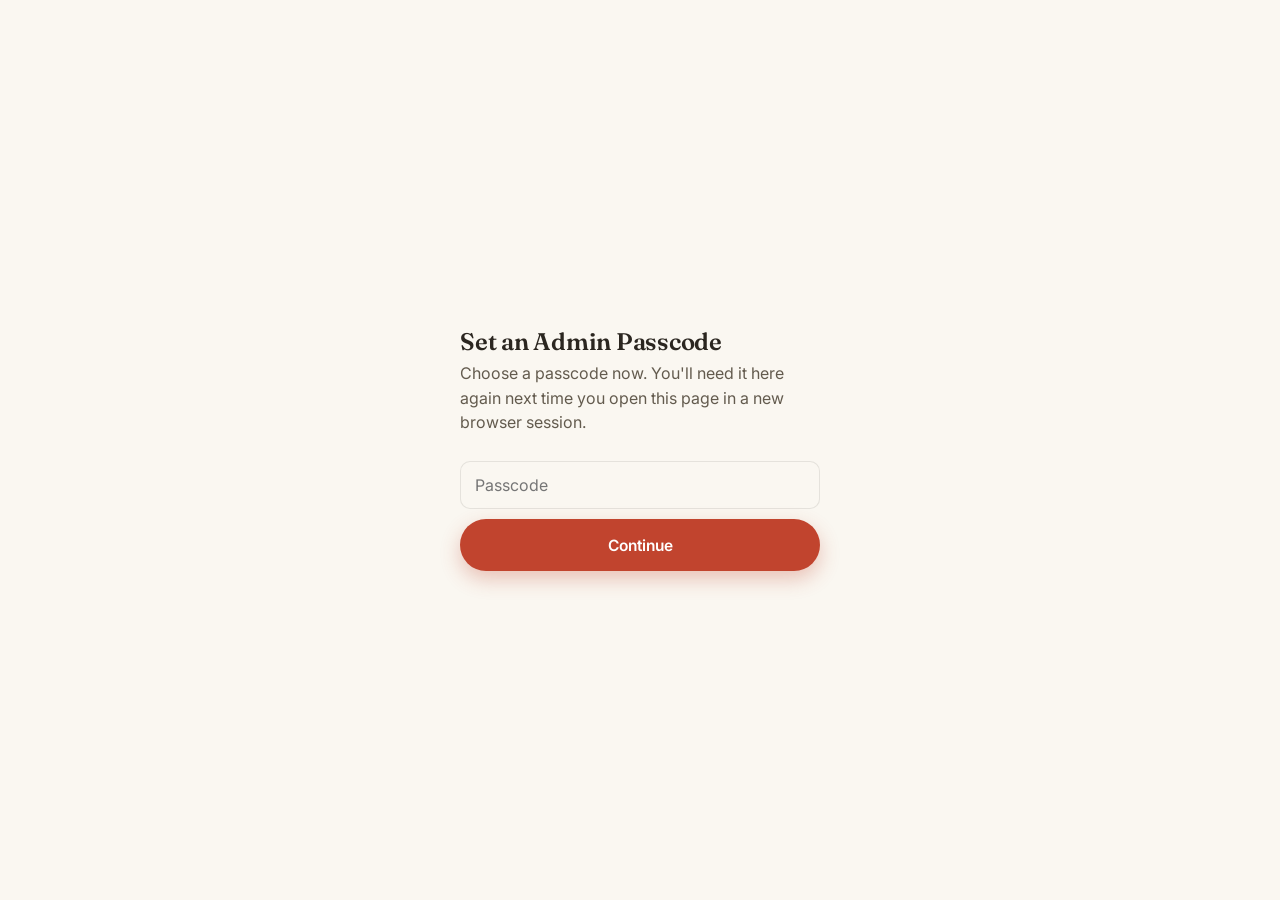
==== commit 6d313708: "Add files via upload" ====
--- a/admin.html
+++ b/admin.html
@@ -74,18 +74,43 @@
   .status-chip.current{ background:var(--ink); color:#fff; border-color:var(--ink); }
   .empty-note{ font-size:14px; color:var(--ink-soft); }
   .save-hint{ font-size:12px; color:var(--ink-soft); margin-top:10px; }
+
+  /* Passcode lock */
+  .lock-overlay{
+    position:fixed; inset:0; z-index:100; background:var(--linen);
+    display:flex; align-items:center; justify-content:center; padding:24px;
+  }
+  .lock-card{ width:100%; max-width:360px; }
+  .lock-card h1{ font-size:24px; margin-bottom:6px; }
+  .lock-card .field-input{ width:100%; height:48px; margin:14px 0 4px; font-size:16px; }
 </style>
 </head>
 <body>
+
+  <!-- ================= PASSCODE LOCK ================= -->
+  <div id="lockOverlay" class="lock-overlay">
+    <div class="lock-card">
+      <h1 id="lockTitle">Admin Passcode</h1>
+      <p class="view-sub" id="lockSub"></p>
+      <form id="lockForm">
+        <input type="password" id="lockInput" class="field-input" placeholder="Passcode" autocomplete="off" inputmode="text">
+        <p class="checkout-note bad" id="lockError"></p>
+        <button type="submit" class="btn btn-primary btn-block">Continue</button>
+      </form>
+    </div>
+  </div>
+
+  <div id="adminContent" hidden>
   <div class="admin-header">
     <h1>A Farm — Admin</h1>
     <p class="view-sub">Changes here save to this browser's storage and apply the next time the site (or this page) loads. Open on the same device customers use, or repeat changes on each device you manage from.</p>
+    <button class="btn btn-ghost btn-sm" id="changePasscodeBtn">Change Passcode</button>
   </div>
 
   <!-- ================= PRODUCTS: STOCK + PRICE ================= -->
   <div class="admin-section">
     <h2>Products — Stock &amp; Price</h2>
-    <p class="section-note">Toggle in stock / out of stock, or edit a price. Blank price fields mean "price available at farm" and are left as-is unless you set one.</p>
+    <p class="section-note">Toggle in stock / out of stock, edit a price, or set a max quantity per order (leave blank for the default cap). Blank price fields mean "price available at farm" and are left as-is unless you set one.</p>
     <div class="admin-category-filter">
       <select id="categoryFilter"></select>
     </div>
@@ -130,6 +155,7 @@
     <div id="ordersList"></div>
     <p class="empty-note" id="ordersEmpty" hidden>No orders yet.</p>
   </div>
+  </div><!-- /adminContent -->
 
 <script>
 const STATUS_PIPELINE = ["Order Received", "Preparing", "Ready", "Completed", "Returned"];
@@ -216,6 +242,29 @@
       saveOverrides(ov2);
     });
     row.appendChild(priceInput);
+
+    const maxQtyInput = document.createElement("input");
+    maxQtyInput.type = "number";
+    maxQtyInput.className = "admin-price-input";
+    maxQtyInput.min = "1";
+    maxQtyInput.step = "1";
+    maxQtyInput.title = "Max quantity per order (blank = default cap)";
+    maxQtyInput.placeholder = "max qty";
+    const effectiveMaxQty = ov.maxQty != null ? ov.maxQty : "";
+    if(effectiveMaxQty !== "") maxQtyInput.value = effectiveMaxQty;
+    maxQtyInput.addEventListener("change", () => {
+      const ov2 = getOverrides();
+      ov2[p.id] = ov2[p.id] || {};
+      const val = maxQtyInput.value === "" ? null : parseInt(maxQtyInput.value, 10);
+      if(val == null || isNaN(val) || val < 1){
+        delete ov2[p.id].maxQty;
+      } else {
+        ov2[p.id].maxQty = val;
+      }
+      if(Object.keys(ov2[p.id]).length === 0) delete ov2[p.id];
+      saveOverrides(ov2);
+    });
+    row.appendChild(maxQtyInput);
 
     const stockBtn = document.createElement("button");
     stockBtn.className = "admin-stock-toggle " + (effectiveAvailable ? "in-stock" : "out-of-stock");
@@ -381,13 +430,85 @@
 }
 
 /* ---------------------------------------------------------------------
+   PASSCODE LOCK
+   Client-side only (this is a static site) — a deterrent to keep
+   casual visitors out, not a substitute for real server-side auth.
+   First use sets the passcode; after that it's required each new
+   browser session (closing the tab locks it again).
+--------------------------------------------------------------------- */
+async function sha256Hex(text){
+  const enc = new TextEncoder().encode(text);
+  const buf = await crypto.subtle.digest("SHA-256", enc);
+  return Array.from(new Uint8Array(buf)).map(b => b.toString(16).padStart(2, "0")).join("");
+}
+
+function initAdminPanel(){
+  renderCategoryFilter();
+  renderProducts();
+  renderCoupons();
+  renderRate();
+  renderOrders();
+}
+
+function showLock(){
+  document.getElementById("lockOverlay").hidden = false;
+  document.getElementById("adminContent").hidden = true;
+  const storedHash = localStorage.getItem("afarm_admin_pass_hash");
+  document.getElementById("lockTitle").textContent = storedHash ? "Admin Passcode" : "Set an Admin Passcode";
+  document.getElementById("lockSub").textContent = storedHash
+    ? "Enter the passcode to manage this farm's site."
+    : "Choose a passcode now. You'll need it here again next time you open this page in a new browser session.";
+  document.getElementById("lockError").textContent = "";
+  document.getElementById("lockInput").value = "";
+}
+
+function unlockAdmin(){
+  document.getElementById("lockOverlay").hidden = true;
+  document.getElementById("adminContent").hidden = false;
+  sessionStorage.setItem("afarm_admin_unlocked", "1");
+  initAdminPanel();
+}
+
+document.getElementById("lockForm").addEventListener("submit", async (e) => {
+  e.preventDefault();
+  const val = document.getElementById("lockInput").value;
+  const storedHash = localStorage.getItem("afarm_admin_pass_hash");
+  const errorEl = document.getElementById("lockError");
+
+  if(!storedHash){
+    if(val.length < 4){
+      errorEl.textContent = "Choose at least 4 characters.";
+      return;
+    }
+    localStorage.setItem("afarm_admin_pass_hash", await sha256Hex(val));
+    unlockAdmin();
+    return;
+  }
+
+  if(await sha256Hex(val) === storedHash){
+    unlockAdmin();
+  } else {
+    errorEl.textContent = "Wrong passcode.";
+  }
+});
+
+document.getElementById("changePasscodeBtn").addEventListener("click", () => {
+  if(!confirm("Change the admin passcode? You'll need to set a new one now.")) return;
+  localStorage.removeItem("afarm_admin_pass_hash");
+  sessionStorage.removeItem("afarm_admin_unlocked");
+  showLock();
+});
+
+/* ---------------------------------------------------------------------
    INIT
 --------------------------------------------------------------------- */
-renderCategoryFilter();
-renderProducts();
-renderCoupons();
-renderRate();
-renderOrders();
+if(sessionStorage.getItem("afarm_admin_unlocked") === "1" && localStorage.getItem("afarm_admin_pass_hash")){
+  document.getElementById("lockOverlay").hidden = true;
+  document.getElementById("adminContent").hidden = false;
+  initAdminPanel();
+} else {
+  showLock();
+}
 </script>
 </body>
 </html>
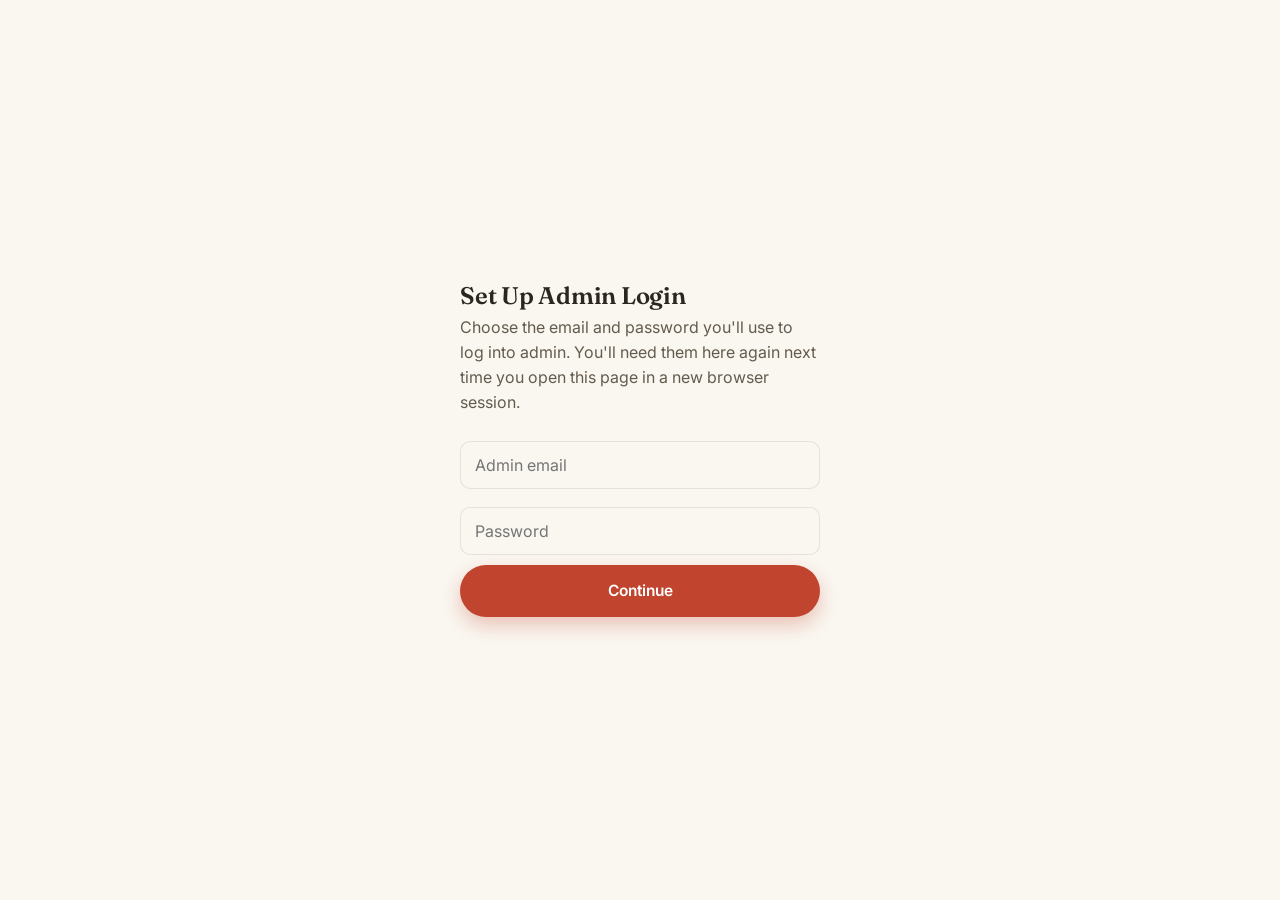
==== commit 2cfe0f95: "Add files via upload" ====
--- a/admin.html
+++ b/admin.html
@@ -66,6 +66,7 @@
   .order-id{ font-family:'Fraunces',serif; font-weight:700; font-size:16px; }
   .order-meta{ font-size:12px; color:var(--ink-soft); margin:2px 0 8px; }
   .order-items{ font-size:13.5px; margin-bottom:10px; }
+  .order-delivery{ font-size:12.5px; font-weight:600; color:var(--brick-dark); margin-bottom:10px; }
   .status-row{ display:flex; gap:6px; flex-wrap:wrap; }
   .status-chip{
     padding:7px 11px; border-radius:999px; border:1px solid var(--line);
@@ -90,10 +91,11 @@
   <!-- ================= PASSCODE LOCK ================= -->
   <div id="lockOverlay" class="lock-overlay">
     <div class="lock-card">
-      <h1 id="lockTitle">Admin Passcode</h1>
+      <h1 id="lockTitle">Admin Login</h1>
       <p class="view-sub" id="lockSub"></p>
       <form id="lockForm">
-        <input type="password" id="lockInput" class="field-input" placeholder="Passcode" autocomplete="off" inputmode="text">
+        <input type="email" id="lockEmail" class="field-input" placeholder="Admin email" autocomplete="username">
+        <input type="password" id="lockInput" class="field-input" placeholder="Password" autocomplete="off">
         <p class="checkout-note bad" id="lockError"></p>
         <button type="submit" class="btn btn-primary btn-block">Continue</button>
       </form>
@@ -382,10 +384,10 @@
   list.innerHTML = "";
   const history = account.history || [];
   empty.hidden = history.length > 0;
-  history.forEach((o, index) => list.appendChild(buildOrderCard(o, index)));
-}
-
-function buildOrderCard(o, index){
+  history.forEach((o, index) => list.appendChild(buildOrderCard(o, index, account)));
+}
+
+function buildOrderCard(o, index, account){
   const card = document.createElement("div");
   card.className = "order-card";
 
@@ -405,6 +407,14 @@
   items.className = "order-items";
   items.textContent = o.items;
   card.appendChild(items);
+
+  if(o.delivery){
+    const contactBits = [account.name, account.phone, account.email].filter(Boolean).join(" · ");
+    const delivery = document.createElement("div");
+    delivery.className = "order-delivery";
+    delivery.textContent = "Deliver to: " + o.deliveryAddress + (contactBits ? " · " + contactBits : "");
+    card.appendChild(delivery);
+  }
 
   const statusRow = document.createElement("div");
   statusRow.className = "status-row";
@@ -453,12 +463,13 @@
 function showLock(){
   document.getElementById("lockOverlay").hidden = false;
   document.getElementById("adminContent").hidden = true;
-  const storedHash = localStorage.getItem("afarm_admin_pass_hash");
-  document.getElementById("lockTitle").textContent = storedHash ? "Admin Passcode" : "Set an Admin Passcode";
-  document.getElementById("lockSub").textContent = storedHash
-    ? "Enter the passcode to manage this farm's site."
-    : "Choose a passcode now. You'll need it here again next time you open this page in a new browser session.";
+  const storedEmail = localStorage.getItem("afarm_admin_email");
+  document.getElementById("lockTitle").textContent = storedEmail ? "Admin Login" : "Set Up Admin Login";
+  document.getElementById("lockSub").textContent = storedEmail
+    ? "Enter your admin email and password to manage this farm's site."
+    : "Choose the email and password you'll use to log into admin. You'll need them here again next time you open this page in a new browser session.";
   document.getElementById("lockError").textContent = "";
+  document.getElementById("lockEmail").value = storedEmail || "";
   document.getElementById("lockInput").value = "";
 }
 
@@ -471,29 +482,38 @@
 
 document.getElementById("lockForm").addEventListener("submit", async (e) => {
   e.preventDefault();
-  const val = document.getElementById("lockInput").value;
+  const email = document.getElementById("lockEmail").value.trim().toLowerCase();
+  const password = document.getElementById("lockInput").value;
+  const storedEmail = localStorage.getItem("afarm_admin_email");
   const storedHash = localStorage.getItem("afarm_admin_pass_hash");
   const errorEl = document.getElementById("lockError");
 
-  if(!storedHash){
-    if(val.length < 4){
-      errorEl.textContent = "Choose at least 4 characters.";
+  if(!email || !email.includes("@")){
+    errorEl.textContent = "Enter a valid email.";
+    return;
+  }
+
+  if(!storedEmail){
+    if(password.length < 4){
+      errorEl.textContent = "Choose a password of at least 4 characters.";
       return;
     }
-    localStorage.setItem("afarm_admin_pass_hash", await sha256Hex(val));
+    localStorage.setItem("afarm_admin_email", email);
+    localStorage.setItem("afarm_admin_pass_hash", await sha256Hex(password));
     unlockAdmin();
     return;
   }
 
-  if(await sha256Hex(val) === storedHash){
+  if(email === storedEmail && await sha256Hex(password) === storedHash){
     unlockAdmin();
   } else {
-    errorEl.textContent = "Wrong passcode.";
+    errorEl.textContent = "Wrong email or password.";
   }
 });
 
 document.getElementById("changePasscodeBtn").addEventListener("click", () => {
-  if(!confirm("Change the admin passcode? You'll need to set a new one now.")) return;
+  if(!confirm("Change the admin login? You'll need to set a new email/password now.")) return;
+  localStorage.removeItem("afarm_admin_email");
   localStorage.removeItem("afarm_admin_pass_hash");
   sessionStorage.removeItem("afarm_admin_unlocked");
   showLock();
